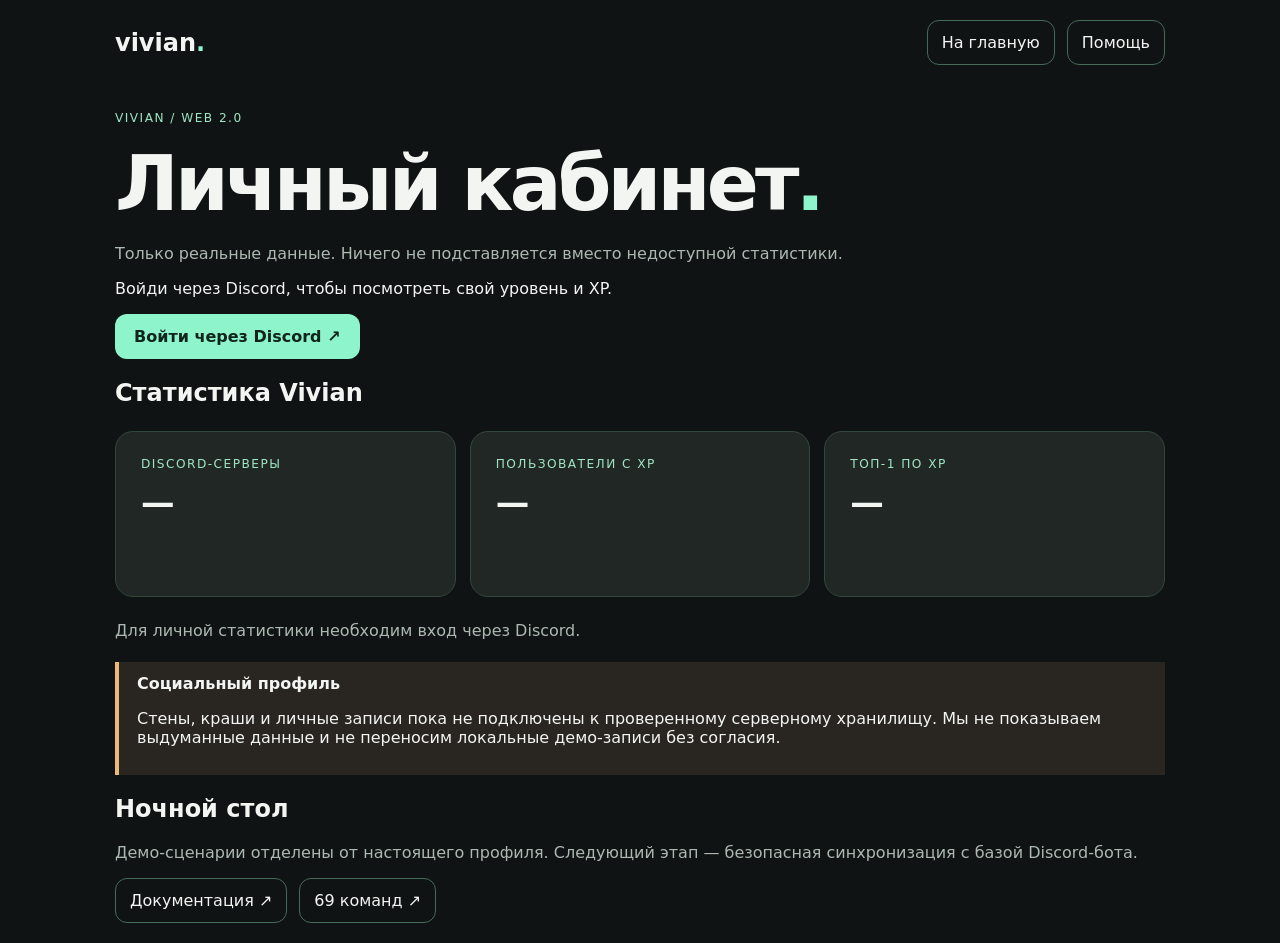
==== site/dashboard.html @ 9732f8fa "Add files via upload" ====
<!doctype html><html lang="ru"><head><meta charset="utf-8"><meta name="viewport" content="width=device-width,initial-scale=1"><meta name="theme-color" content="#101314"><title>Vivian — личный кабинет</title><meta name="robots" content="noindex,nofollow"><link rel="icon" href="vivian-avatar.png"><link rel="stylesheet" href="web2.css"></head><body><div class="dash-shell"><header class="dash-header"><a href="index.html" style="text-decoration:none;font-size:1.5rem;font-weight:800">vivian<span class="mark">.</span></a><nav class="dash-links"><a href="index.html">На главную</a><a href="docs.html">Помощь</a><a id="logout" href="/auth/logout" class="hidden">Выйти</a></nav></header><p class="eyebrow">VIVIAN / WEB 2.0</p><h1 class="dash-heading">Личный кабинет<span class="mark">.</span></h1><p class="muted">Только реальные данные. Ничего не подставляется вместо недоступной статистики.</p><div id="login"><p>Войди через Discord, чтобы посмотреть свой уровень и XP.</p><a class="btn" href="/auth/discord">Войти через Discord ↗</a></div><section id="user" class="hidden"><div class="profile dash-card"><img id="avatar" src="vivian-avatar.png" alt="Аватар Discord"><div><b id="username">—</b><p class="muted" id="userid">—</p></div></div><div class="dash-grid"><article class="dash-card"><div class="eyebrow">Мой уровень</div><div class="dash-number" id="level">—</div></article><article class="dash-card"><div class="eyebrow">Мой XP</div><div class="dash-number" id="xp">—</div></article><article class="dash-card"><div class="eyebrow">Моё место по XP</div><div class="dash-number" id="position">—</div></article></div></section><h2>Статистика Vivian</h2><div class="dash-grid"><article class="dash-card"><div class="eyebrow">Discord-серверы</div><div id="guilds" class="dash-number">—</div></article><article class="dash-card"><div class="eyebrow">Пользователи с XP</div><div id="profiles" class="dash-number">—</div></article><article class="dash-card"><div class="eyebrow">Топ-1 по XP</div><div id="top" class="dash-number">—</div></article></div><p id="info" class="muted" role="status">Загрузка...</p><div class="warning"><b>Социальный профиль</b><p>Стены, краши и личные записи пока не подключены к проверенному серверному хранилищу. Мы не показываем выдуманные данные и не переносим локальные демо-записи без согласия.</p></div><h2>Ночной стол</h2><p class="muted">Демо-сценарии отделены от настоящего профиля. Следующий этап — безопасная синхронизация с базой Discord-бота.</p><div class="dash-links"><a href="docs.html">Документация ↗</a><a href="index.html#commands">69 команд ↗</a></div></div><script defer src="dashboard.js"></script></body></html>
---- site/web2.css ----
body{background:#101314;color:#f2f5f2;font-family:Inter,system-ui,sans-serif;margin:0}a{color:inherit} .web2-float{position:fixed;bottom:16px;right:16px;z-index:100} .web2-float a,.btn{background:#8df4cb;color:#10251c;display:inline-block;padding:13px 19px;border-radius:12px;font-weight:750;text-decoration:none}.dash-shell{max-width:1050px;margin:0 auto;padding:20px}.dash-header{display:flex;gap:15px;align-items:center;justify-content:space-between;flex-wrap:wrap;margin-bottom:46px}.mark{color:#8df4cb}.dash-heading{font-size:clamp(2.5rem,7vw,4.8rem);letter-spacing:-.05em;margin:14px 0}.muted{color:#acb9b1}.dash-grid{display:grid;grid-template-columns:repeat(auto-fit,minmax(230px,1fr));gap:14px;margin:24px 0}.dash-card{background:#202724;border:1px solid #33483c;border-radius:18px;padding:25px;min-height:114px}.dash-number{font-weight:800;font-size:2.1rem;margin:12px 0}.eyebrow{font-size:.76rem;letter-spacing:.12em;color:#9fe5c4;text-transform:uppercase}.disconnected{color:#f3c07a}.dash-links{display:flex;flex-wrap:wrap;gap:12px}.dash-links a{padding:12px 14px;border:1px solid #456b57;border-radius:12px;text-decoration:none}.profile{display:flex;align-items:center;gap:16px}.profile img{width:68px;height:68px;border-radius:50%}.warning{border-left:4px solid #e9b976;padding:12px 18px;background:#292622;margin-top:22px}.hidden{display:none!important}@media(max-width:600px){.dash-shell{padding:14px}.dash-card{padding:18px}.web2-float{left:16px;right:16px;text-align:center}.web2-float a{display:block}}
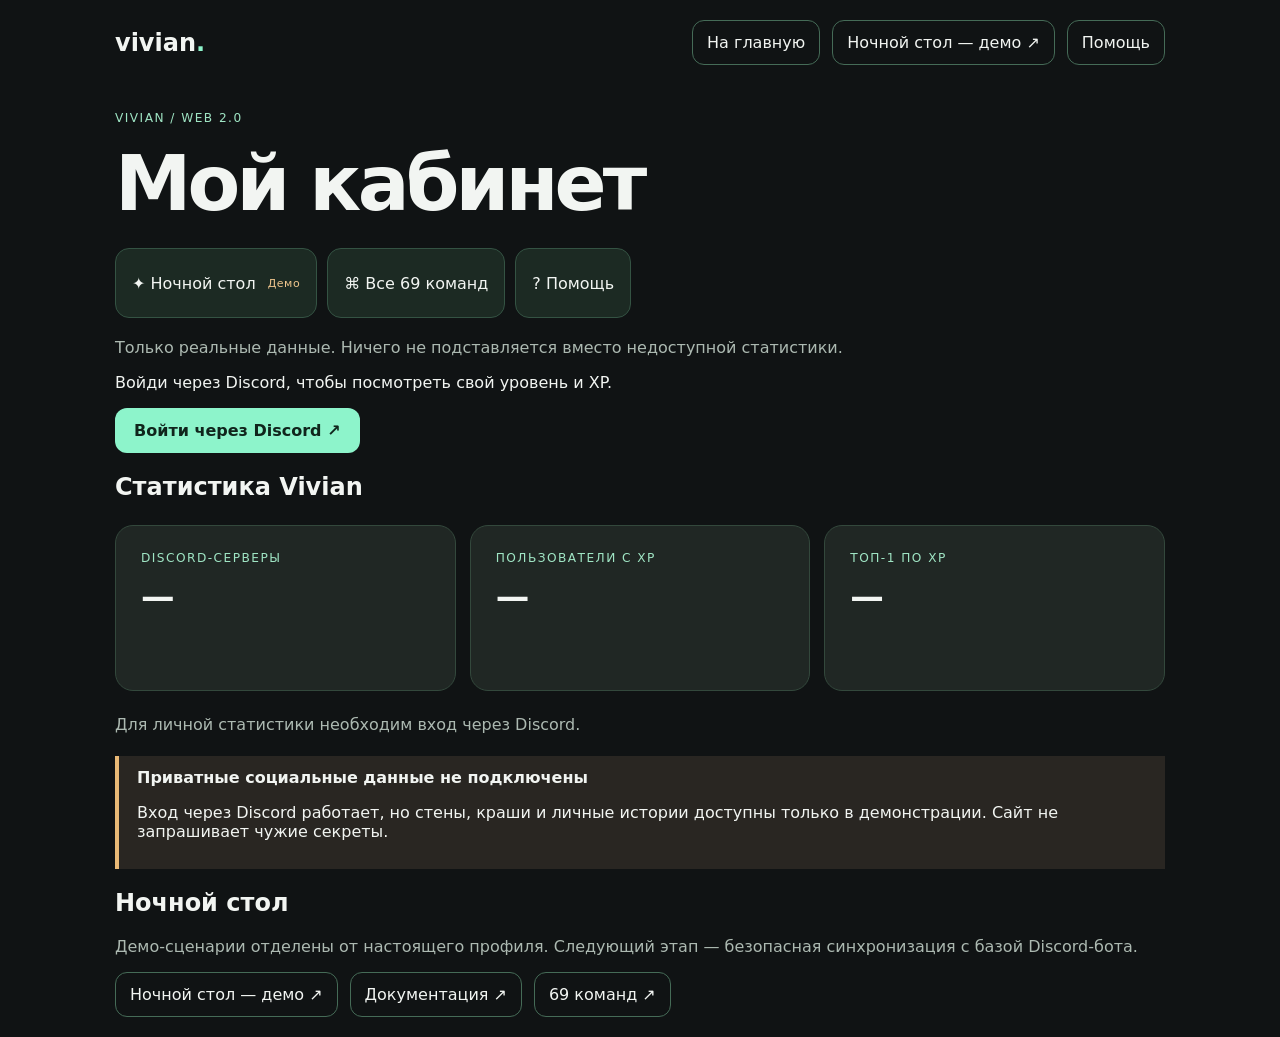
==== commit dc7a76b3: "Add files via upload" ====
--- a/site/dashboard.html
+++ b/site/dashboard.html
@@ -1 +1,2 @@
-<!doctype html><html lang="ru"><head><meta charset="utf-8"><meta name="viewport" content="width=device-width,initial-scale=1"><meta name="theme-color" content="#101314"><title>Vivian — личный кабинет</title><meta name="robots" content="noindex,nofollow"><link rel="icon" href="vivian-avatar.png"><link rel="stylesheet" href="web2.css"></head><body><div class="dash-shell"><header class="dash-header"><a href="index.html" style="text-decoration:none;font-size:1.5rem;font-weight:800">vivian<span class="mark">.</span></a><nav class="dash-links"><a href="index.html">На главную</a><a href="docs.html">Помощь</a><a id="logout" href="/auth/logout" class="hidden">Выйти</a></nav></header><p class="eyebrow">VIVIAN / WEB 2.0</p><h1 class="dash-heading">Личный кабинет<span class="mark">.</span></h1><p class="muted">Только реальные данные. Ничего не подставляется вместо недоступной статистики.</p><div id="login"><p>Войди через Discord, чтобы посмотреть свой уровень и XP.</p><a class="btn" href="/auth/discord">Войти через Discord ↗</a></div><section id="user" class="hidden"><div class="profile dash-card"><img id="avatar" src="vivian-avatar.png" alt="Аватар Discord"><div><b id="username">—</b><p class="muted" id="userid">—</p></div></div><div class="dash-grid"><article class="dash-card"><div class="eyebrow">Мой уровень</div><div class="dash-number" id="level">—</div></article><article class="dash-card"><div class="eyebrow">Мой XP</div><div class="dash-number" id="xp">—</div></article><article class="dash-card"><div class="eyebrow">Моё место по XP</div><div class="dash-number" id="position">—</div></article></div></section><h2>Статистика Vivian</h2><div class="dash-grid"><article class="dash-card"><div class="eyebrow">Discord-серверы</div><div id="guilds" class="dash-number">—</div></article><article class="dash-card"><div class="eyebrow">Пользователи с XP</div><div id="profiles" class="dash-number">—</div></article><article class="dash-card"><div class="eyebrow">Топ-1 по XP</div><div id="top" class="dash-number">—</div></article></div><p id="info" class="muted" role="status">Загрузка...</p><div class="warning"><b>Социальный профиль</b><p>Стены, краши и личные записи пока не подключены к проверенному серверному хранилищу. Мы не показываем выдуманные данные и не переносим локальные демо-записи без согласия.</p></div><h2>Ночной стол</h2><p class="muted">Демо-сценарии отделены от настоящего профиля. Следующий этап — безопасная синхронизация с базой Discord-бота.</p><div class="dash-links"><a href="docs.html">Документация ↗</a><a href="index.html#commands">69 команд ↗</a></div></div><script defer src="dashboard.js"></script></body></html>+<!DOCTYPE html>
+<html lang="ru"><head><meta charset="utf-8"/><meta content="width=device-width,initial-scale=1" name="viewport"/><meta content="#101314" name="theme-color"/><title>Vivian — личный кабинет</title><meta content="noindex,nofollow" name="robots"/><link href="vivian-avatar.png" rel="icon"/><link href="web2.css" rel="stylesheet"/><link rel="stylesheet" href="web2-ui.css"></head><body><div class="dash-shell"><header class="dash-header"><a href="index.html" style="text-decoration:none;font-size:1.5rem;font-weight:800">vivian<span class="mark">.</span></a><nav class="dash-links"><a href="index.html">На главную</a><a href="social.html">Ночной стол — демо ↗</a><a href="docs.html">Помощь</a><a class="hidden" href="/auth/logout" id="logout">Выйти</a></nav></header><p class="eyebrow">VIVIAN / WEB 2.0</p><h1 class="dash-heading">Мой кабинет</h1><div class="quicknav"><a href="social.html">✦ Ночной стол <span>Демо</span></a><a href="index.html#commands">⌘ Все 69 команд</a><a href="docs.html">? Помощь</a></div><p class="muted">Только реальные данные. Ничего не подставляется вместо недоступной статистики.</p><div id="login"><p>Войди через Discord, чтобы посмотреть свой уровень и XP.</p><a class="btn" href="/auth/discord">Войти через Discord ↗</a></div><section class="hidden" id="user"><div class="profile dash-card"><img alt="Аватар Discord" id="avatar" src="vivian-avatar.png"/><div><b id="username">—</b><p class="muted" id="userid">—</p></div></div><div class="dash-grid"><article class="dash-card"><div class="eyebrow">Мой уровень</div><div class="dash-number" id="level">—</div></article><article class="dash-card"><div class="eyebrow">Мой XP</div><div class="dash-number" id="xp">—</div></article><article class="dash-card"><div class="eyebrow">Моё место по XP</div><div class="dash-number" id="position">—</div></article></div><article class="dash-card progress-panel"><div class="eyebrow">Мой опыт</div><h2>Уровень <span id="progress-level">—</span></h2><p class="muted">Показатель XP из живой базы. Следующий порог зависит от формулы бота.</p><div aria-label="Накопленный опыт" class="xp-track" role="img"><div id="xp-fill"></div></div><small id="progress-caption">—</small></article></section><h2>Статистика Vivian</h2><div class="dash-grid"><article class="dash-card"><div class="eyebrow">Discord-серверы</div><div class="dash-number" id="guilds">—</div></article><article class="dash-card"><div class="eyebrow">Пользователи с XP</div><div class="dash-number" id="profiles">—</div></article><article class="dash-card"><div class="eyebrow">Топ-1 по XP</div><div class="dash-number" id="top">—</div></article></div><p class="muted" id="info" role="status">Загрузка...</p><div class="warning"><b>Приватные социальные данные не подключены</b><p>Вход через Discord работает, но стены, краши и личные истории доступны только в демонстрации. Сайт не запрашивает чужие секреты.</p></div><h2>Ночной стол</h2><p class="muted">Демо-сценарии отделены от настоящего профиля. Следующий этап — безопасная синхронизация с базой Discord-бота.</p><div class="dash-links"><a href="social.html">Ночной стол — демо ↗</a><a href="docs.html">Документация ↗</a><a href="index.html#commands">69 команд ↗</a></div></div><script defer="" src="dashboard.js"></script></body></html>
--- a/site/web2-ui.css
+++ b/site/web2-ui.css
@@ -0,0 +1,3 @@
+
+/* Vivian UI 2.2: touch and page enhancements */
+.web2-header-link{padding:10px 14px;border:1px solid #577968;border-radius:12px;text-decoration:none;font-weight:700}.quicknav{display:flex;gap:10px;flex-wrap:wrap;margin:20px 0}.quicknav a{display:flex;gap:12px;align-items:center;min-height:44px;padding:12px 16px;text-decoration:none;border-radius:14px;background:#1c2a23;border:1px solid #345343}.quicknav span{font-size:11px;letter-spacing:.05em;color:#efc58d}.progress-panel{margin:20px 0;min-height:auto}.progress-panel h2{margin-bottom:8px}.xp-track{height:10px;border-radius:12px;background:#35483c;overflow:hidden;margin:16px 0}.xp-track>div{height:100%;width:0;background:linear-gradient(90deg,#54b993,#acfad1);border-radius:12px}.command-pages{display:flex;justify-content:center;align-items:center;gap:18px;padding:22px 8px}.command-pages button,.social-tab{min-height:44px;cursor:pointer;border:1px solid #3d6151;border-radius:12px;background:#202e27;color:#edf9f0;padding:10px 16px}.command-pages button:disabled{opacity:.4;cursor:default}.social-layout{display:grid;grid-template-columns:240px minmax(0,1fr);gap:16px;margin:28px 0}.social-menu{display:flex;flex-direction:column;gap:9px}.social-tab{text-align:left}.social-tab.selected{background:#8df4cb;color:#092417;font-weight:800}.social-display{min-height:360px}.demo-indicator{display:inline-block;background:#322b23;border:1px solid #715c3d;border-radius:10px;padding:10px 14px;font-size:12px;color:#f7daa6}.demo-card{margin:24px 0;padding:24px;border-radius:15px;background:#131d19;border:1px solid #3f5d4b}.demo-card p{font-size:1.15rem}.demo-card small{color:#b5c8bd}.social-controls{display:flex;align-items:center;gap:18px;flex-wrap:wrap}.ghost-link{color:#9de4c6}.dash-brand{font-weight:850;font-size:1.5rem;text-decoration:none}.dash-links a,.btn,.command-pages button{min-height:44px;box-sizing:border-box}button:focus-visible,a:focus-visible{outline:3px solid #8df4cb;outline-offset:3px}@media(max-width:720px){.social-layout{grid-template-columns:1fr}.social-menu{display:flex;flex-flow:row wrap}.social-menu h2{width:100%}.social-tab{flex:1 1 110px;text-align:center}.dash-heading{font-size:clamp(2.3rem,10vw,3.5rem)}.dash-card{min-width:0}.dash-grid{grid-template-columns:repeat(auto-fit,minmax(min(100%,200px),1fr))}.dash-header{margin-bottom:24px}.web2-header-link{display:none}}
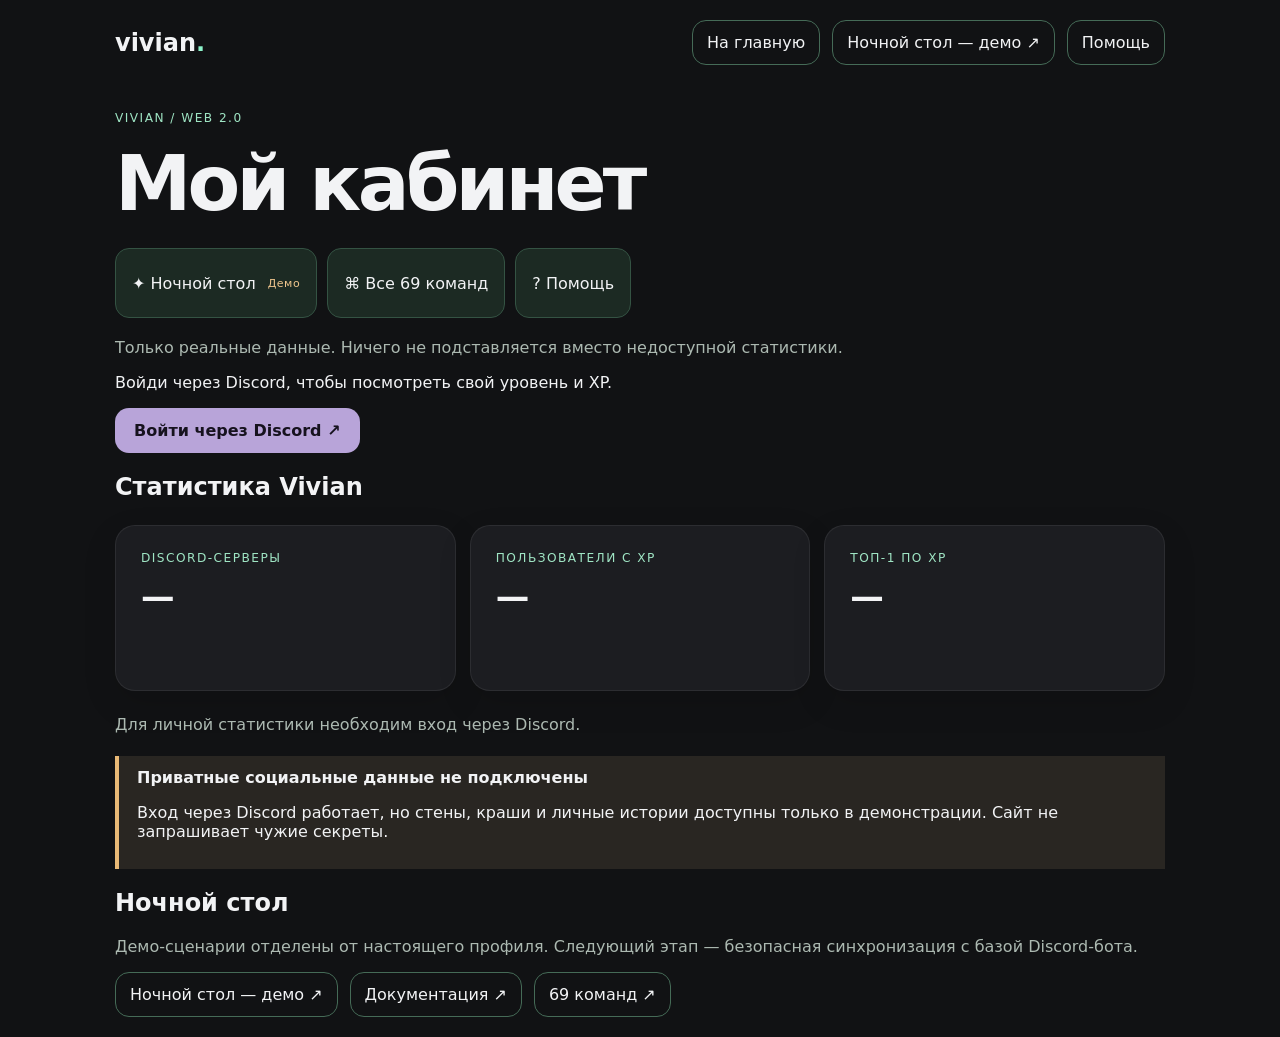
==== commit 0e2d7c5c: "Add files via upload" ====
--- a/site/dashboard.html
+++ b/site/dashboard.html
@@ -1,2 +1,2 @@
 <!DOCTYPE html>
-<html lang="ru"><head><meta charset="utf-8"/><meta content="width=device-width,initial-scale=1" name="viewport"/><meta content="#101314" name="theme-color"/><title>Vivian — личный кабинет</title><meta content="noindex,nofollow" name="robots"/><link href="vivian-avatar.png" rel="icon"/><link href="web2.css" rel="stylesheet"/><link rel="stylesheet" href="web2-ui.css"></head><body><div class="dash-shell"><header class="dash-header"><a href="index.html" style="text-decoration:none;font-size:1.5rem;font-weight:800">vivian<span class="mark">.</span></a><nav class="dash-links"><a href="index.html">На главную</a><a href="social.html">Ночной стол — демо ↗</a><a href="docs.html">Помощь</a><a class="hidden" href="/auth/logout" id="logout">Выйти</a></nav></header><p class="eyebrow">VIVIAN / WEB 2.0</p><h1 class="dash-heading">Мой кабинет</h1><div class="quicknav"><a href="social.html">✦ Ночной стол <span>Демо</span></a><a href="index.html#commands">⌘ Все 69 команд</a><a href="docs.html">? Помощь</a></div><p class="muted">Только реальные данные. Ничего не подставляется вместо недоступной статистики.</p><div id="login"><p>Войди через Discord, чтобы посмотреть свой уровень и XP.</p><a class="btn" href="/auth/discord">Войти через Discord ↗</a></div><section class="hidden" id="user"><div class="profile dash-card"><img alt="Аватар Discord" id="avatar" src="vivian-avatar.png"/><div><b id="username">—</b><p class="muted" id="userid">—</p></div></div><div class="dash-grid"><article class="dash-card"><div class="eyebrow">Мой уровень</div><div class="dash-number" id="level">—</div></article><article class="dash-card"><div class="eyebrow">Мой XP</div><div class="dash-number" id="xp">—</div></article><article class="dash-card"><div class="eyebrow">Моё место по XP</div><div class="dash-number" id="position">—</div></article></div><article class="dash-card progress-panel"><div class="eyebrow">Мой опыт</div><h2>Уровень <span id="progress-level">—</span></h2><p class="muted">Показатель XP из живой базы. Следующий порог зависит от формулы бота.</p><div aria-label="Накопленный опыт" class="xp-track" role="img"><div id="xp-fill"></div></div><small id="progress-caption">—</small></article></section><h2>Статистика Vivian</h2><div class="dash-grid"><article class="dash-card"><div class="eyebrow">Discord-серверы</div><div class="dash-number" id="guilds">—</div></article><article class="dash-card"><div class="eyebrow">Пользователи с XP</div><div class="dash-number" id="profiles">—</div></article><article class="dash-card"><div class="eyebrow">Топ-1 по XP</div><div class="dash-number" id="top">—</div></article></div><p class="muted" id="info" role="status">Загрузка...</p><div class="warning"><b>Приватные социальные данные не подключены</b><p>Вход через Discord работает, но стены, краши и личные истории доступны только в демонстрации. Сайт не запрашивает чужие секреты.</p></div><h2>Ночной стол</h2><p class="muted">Демо-сценарии отделены от настоящего профиля. Следующий этап — безопасная синхронизация с базой Discord-бота.</p><div class="dash-links"><a href="social.html">Ночной стол — демо ↗</a><a href="docs.html">Документация ↗</a><a href="index.html#commands">69 команд ↗</a></div></div><script defer="" src="dashboard.js"></script></body></html>+<html lang="ru"><head><meta charset="utf-8"/><meta content="width=device-width,initial-scale=1" name="viewport"/><meta content="#101314" name="theme-color"/><title>Vivian — личный кабинет</title><meta content="noindex,nofollow" name="robots"/><link href="vivian-avatar.png" rel="icon"/><link href="web2.css" rel="stylesheet"/><link rel="stylesheet" href="web2-ui.css"><link href="vivian-2.3.css" rel="stylesheet"/></head><body><div class="dash-shell"><header class="dash-header"><a href="index.html" style="text-decoration:none;font-size:1.5rem;font-weight:800">vivian<span class="mark">.</span></a><nav class="dash-links"><a href="index.html">На главную</a><a href="social.html">Ночной стол — демо ↗</a><a href="docs.html">Помощь</a><a class="hidden" href="/auth/logout" id="logout">Выйти</a></nav></header><p class="eyebrow">VIVIAN / WEB 2.0</p><h1 class="dash-heading">Мой кабинет</h1><div class="quicknav"><a href="social.html">✦ Ночной стол <span>Демо</span></a><a href="index.html#commands">⌘ Все 69 команд</a><a href="docs.html">? Помощь</a></div><p class="muted">Только реальные данные. Ничего не подставляется вместо недоступной статистики.</p><div id="login"><p>Войди через Discord, чтобы посмотреть свой уровень и XP.</p><a class="btn" href="/auth/discord">Войти через Discord ↗</a></div><section class="hidden" id="user"><div class="profile dash-card"><img alt="Аватар Discord" id="avatar" src="vivian-avatar.png"/><div><b id="username">—</b><p class="muted" id="userid">—</p></div></div><div class="dash-grid"><article class="dash-card"><div class="eyebrow">Мой уровень</div><div class="dash-number" id="level">—</div></article><article class="dash-card"><div class="eyebrow">Мой XP</div><div class="dash-number" id="xp">—</div></article><article class="dash-card"><div class="eyebrow">Моё место по XP</div><div class="dash-number" id="position">—</div></article></div><article class="dash-card progress-panel"><div class="eyebrow">Мой опыт</div><h2>Уровень <span id="progress-level">—</span></h2><p class="muted">Показатель XP из живой базы. Следующий порог зависит от формулы бота.</p><div aria-label="Накопленный опыт" class="xp-track" role="img"><div id="xp-fill"></div></div><small id="progress-caption">—</small></article></section><h2>Статистика Vivian</h2><div class="dash-grid"><article class="dash-card"><div class="eyebrow">Discord-серверы</div><div class="dash-number" id="guilds">—</div></article><article class="dash-card"><div class="eyebrow">Пользователи с XP</div><div class="dash-number" id="profiles">—</div></article><article class="dash-card"><div class="eyebrow">Топ-1 по XP</div><div class="dash-number" id="top">—</div></article></div><p class="muted" id="info" role="status">Загрузка...</p><div class="warning"><b>Приватные социальные данные не подключены</b><p>Вход через Discord работает, но стены, краши и личные истории доступны только в демонстрации. Сайт не запрашивает чужие секреты.</p></div><h2>Ночной стол</h2><p class="muted">Демо-сценарии отделены от настоящего профиля. Следующий этап — безопасная синхронизация с базой Discord-бота.</p><div class="dash-links"><a href="social.html">Ночной стол — демо ↗</a><a href="docs.html">Документация ↗</a><a href="index.html#commands">69 команд ↗</a></div></div><script defer="" src="dashboard.js"></script><script defer src="vivian-cursor.js"></script></body></html>
--- a/site/web2.css
+++ b/site/web2.css
@@ -1 +1,3 @@
-body{background:#101314;color:#f2f5f2;font-family:Inter,system-ui,sans-serif;margin:0}a{color:inherit} .web2-float{position:fixed;bottom:16px;right:16px;z-index:100} .web2-float a,.btn{background:#8df4cb;color:#10251c;display:inline-block;padding:13px 19px;border-radius:12px;font-weight:750;text-decoration:none}.dash-shell{max-width:1050px;margin:0 auto;padding:20px}.dash-header{display:flex;gap:15px;align-items:center;justify-content:space-between;flex-wrap:wrap;margin-bottom:46px}.mark{color:#8df4cb}.dash-heading{font-size:clamp(2.5rem,7vw,4.8rem);letter-spacing:-.05em;margin:14px 0}.muted{color:#acb9b1}.dash-grid{display:grid;grid-template-columns:repeat(auto-fit,minmax(230px,1fr));gap:14px;margin:24px 0}.dash-card{background:#202724;border:1px solid #33483c;border-radius:18px;padding:25px;min-height:114px}.dash-number{font-weight:800;font-size:2.1rem;margin:12px 0}.eyebrow{font-size:.76rem;letter-spacing:.12em;color:#9fe5c4;text-transform:uppercase}.disconnected{color:#f3c07a}.dash-links{display:flex;flex-wrap:wrap;gap:12px}.dash-links a{padding:12px 14px;border:1px solid #456b57;border-radius:12px;text-decoration:none}.profile{display:flex;align-items:center;gap:16px}.profile img{width:68px;height:68px;border-radius:50%}.warning{border-left:4px solid #e9b976;padding:12px 18px;background:#292622;margin-top:22px}.hidden{display:none!important}@media(max-width:600px){.dash-shell{padding:14px}.dash-card{padding:18px}.web2-float{left:16px;right:16px;text-align:center}.web2-float a{display:block}}+body{background:#101314;color:#f2f5f2;font-family:Inter,system-ui,sans-serif;margin:0}a{color:inherit} .web2-float{position:fixed;bottom:16px;right:16px;z-index:100} .web2-float a,.btn{background:#8df4cb;color:#10251c;display:inline-block;padding:13px 19px;border-radius:12px;font-weight:750;text-decoration:none}.dash-shell{max-width:1050px;margin:0 auto;padding:20px}.dash-header{display:flex;gap:15px;align-items:center;justify-content:space-between;flex-wrap:wrap;margin-bottom:46px}.mark{color:#8df4cb}.dash-heading{font-size:clamp(2.5rem,7vw,4.8rem);letter-spacing:-.05em;margin:14px 0}.muted{color:#acb9b1}.dash-grid{display:grid;grid-template-columns:repeat(auto-fit,minmax(230px,1fr));gap:14px;margin:24px 0}.dash-card{background:#202724;border:1px solid #33483c;border-radius:18px;padding:25px;min-height:114px}.dash-number{font-weight:800;font-size:2.1rem;margin:12px 0}.eyebrow{font-size:.76rem;letter-spacing:.12em;color:#9fe5c4;text-transform:uppercase}.disconnected{color:#f3c07a}.dash-links{display:flex;flex-wrap:wrap;gap:12px}.dash-links a{padding:12px 14px;border:1px solid #456b57;border-radius:12px;text-decoration:none}.profile{display:flex;align-items:center;gap:16px}.profile img{width:68px;height:68px;border-radius:50%}.warning{border-left:4px solid #e9b976;padding:12px 18px;background:#292622;margin-top:22px}.hidden{display:none!important}@media(max-width:600px){.dash-shell{padding:14px}.dash-card{padding:18px}.web2-float{left:16px;right:16px;text-align:center}.web2-float a{display:block}}
+/* Live music controls */
+.wm-label{display:block;margin:16px 0 5px;color:#bbb;font-size:13px}.wm-input{width:100%;box-sizing:border-box;background:#171515;border:1px solid #50434e;border-radius:9px;padding:12px;color:#fff;margin:4px 0;font-size:15px}.wm-controls{display:flex;gap:8px;flex-wrap:wrap;margin-top:14px}.wm-controls button{background:#c4b0ce;color:#16121a;border:0;padding:12px;border-radius:9px;font-weight:700;cursor:pointer;min-height:44px}.wm-controls button:focus-visible,.wm-input:focus-visible{outline:2px solid #81edc8;outline-offset:2px}#wm-result{font-size:13px;min-height:20px;margin:12px 0}
--- a/site/vivian-2.3.css
+++ b/site/vivian-2.3.css
@@ -0,0 +1,26 @@
+/* Vivian Web 2.3 — visual-only overrides. Original avatar and functionality preserved. */
+:root{--bg:#111214;--panel:#1e1f22;--surface:#1b1c20;--ink:#f2f3f5;--muted:#b5bac1;--accent:#b8a4d9;--accent-hover:#d0bee9;--line:#303136;--thin:rgba(255,255,255,.07);--accent-rgb:184,164,217;--bg-rgb:17,18,20;color-scheme:dark}
+html{scroll-padding-top:84px}body{background:var(--bg)!important;color:var(--ink)}
+.header{background:rgba(13,14,16,.94)!important;border-bottom:1px solid var(--thin)!important;box-shadow:0 4px 30px rgba(0,0,0,.12)}
+.header-inner{gap:21px}.header .nav{gap:clamp(10px,1.25vw,22px)}.nav a,.subtle-link{color:#c5c5ce}.nav a:hover,.subtle-link:hover{color:#fff}.header-right{gap:12px}
+.header .brand .mark,.footer .brand .mark{border:0!important;background:transparent!important;transform:none!important;border-radius:50%!important;overflow:hidden!important}
+.header .brand .mark img,.footer .brand .mark img{width:100%;height:100%;object-fit:cover;border-radius:50%!important;transform:none!important}
+.primary-btn,.small-cta,.plain-btn,.web2-header-link,.weather-trigger,.wm-controls button,.extra-action,.dash-links a,.btn,.category-tabs button,.preview-presets>button,.preset-buttons button,.quick-commands button,.dialog-close,.image-expand{border-radius:14px!important;transition:background-color .2s ease,color .2s ease,border-color .2s ease,transform .2s ease,box-shadow .2s ease}
+.primary-btn,.btn,.web2-float a{background:var(--accent)!important;color:#16121e!important;box-shadow:none!important}.primary-btn:hover,.btn:hover,.web2-float a:hover{background:var(--accent-hover)!important;transform:translateY(-2px)}
+.small-cta,.web2-header-link,.weather-trigger{background:#202126!important;border:1px solid rgba(255,255,255,.11)!important;color:#eeeaf4!important}.small-cta:hover,.web2-header-link:hover,.weather-trigger:hover{background:#2b2b32!important;border-color:rgba(184,164,217,.45)!important}
+.language-switch{background:#222328!important;border-color:#36373d!important;border-radius:999px!important}.language-switch button{border-radius:999px!important}.language-thumb{border-radius:999px!important}
+.weather-panel,.mobile-nav>div,.command-browser,.console,.extra-card,.chat-shell,.compare-widget,.preview-compare,.dash-card,.team-badge,.scenario-box,.image-dialog,.feature-table,.terminal-form,.preview-presets,.command-search,.rank-preview,.music-preview,.wm-input{border-color:var(--thin)!important}
+.chat-shell,.command-browser,.console,.extra-card,.compare-widget,.preview-compare,.dash-card,.image-dialog{border-radius:20px!important;box-shadow:0 12px 34px rgba(0,0,0,.12)!important;overflow:hidden}
+.extra-card,.command-browser,.console,.dash-card,.chat-shell{background:#1c1d21!important}
+.chat-top,.console-head,.chat-footer,.terminal-form,.scenario-box,.command-item summary:hover,.quick-commands button,.weather-panel,.mobile-nav>div{background:#24252a!important}
+.work-section,.compare-section{background:#151619!important}.footer{background:#121316!important}.preview-compare,.compare-widget{background:#1a1b20!important}
+.command-item,.command-search,.category-tabs,.chat-top,.console-head{border-color:var(--thin)!important}.category-tabs button.active{background:rgba(184,164,217,.17)!important;color:#e6d8ff!important}.category-tabs button:hover{background:#292a30!important}
+.command-search input,.wm-input,.terminal-form input{color:var(--ink)!important}.wm-input{background:#131417!important;border-radius:12px!important}.wm-controls button{background:#b8a4d9!important;color:#16121e!important;min-height:44px}.wm-controls button:hover{background:#d0bee9!important;transform:translateY(-1px)}
+.team-avatar,.team-initial,.album-art,.rank-preview,.mobile-nav>div,.weather-panel{border-radius:16px!important}
+.feat-arrow{display:none!important}.feature-row{grid-template-columns:90px minmax(220px,1fr) 1fr!important}.feature-row:hover{background:rgba(255,255,255,.025)!important;border-radius:12px}
+.web2-float a{border-radius:16px!important}.nav a:focus-visible,a:focus-visible,button:focus-visible,input:focus-visible,summary:focus-visible{outline:2px solid #c5b3ea!important;outline-offset:3px}
+/* Optional desktop-only square pointer; it never suppresses keyboard focus or text editing cursors */
+@media (pointer:fine) and (hover:hover){body.vivian-cursor-active,body.vivian-cursor-active a,body.vivian-cursor-active button,body.vivian-cursor-active summary{cursor:none!important}body.vivian-cursor-active input,body.vivian-cursor-active textarea,body.vivian-cursor-active [contenteditable]{cursor:text!important}}
+.vivian-pointer{position:fixed;left:0;top:0;width:16px;height:16px;pointer-events:none;z-index:2147483646;border:1.5px solid #b8a4d9;border-radius:3px;transform:translate3d(-100px,-100px,0) translate(-50%,-50%);will-change:transform,width,height,border-radius;transition:width .2s,border-radius .2s,height .2s,background .2s,opacity .2s;opacity:0;background:rgba(184,164,217,.06)}.vivian-pointer.is-visible{opacity:1}.vivian-pointer.is-hover{width:40px;height:40px;border-radius:10px;background:rgba(184,164,217,.15)}.vivian-pointer.is-press{width:11px;height:11px}
+@media(max-width:750px){.feature-row{grid-template-columns:38px 1fr!important}.header-right{gap:9px}.header .small-cta{display:none}.web2-header-link{display:none!important}}
+@media(prefers-reduced-motion:reduce){*,*::before,*::after{scroll-behavior:auto!important;animation-duration:.001ms!important;transition-duration:.001ms!important}.vivian-pointer{display:none!important}}
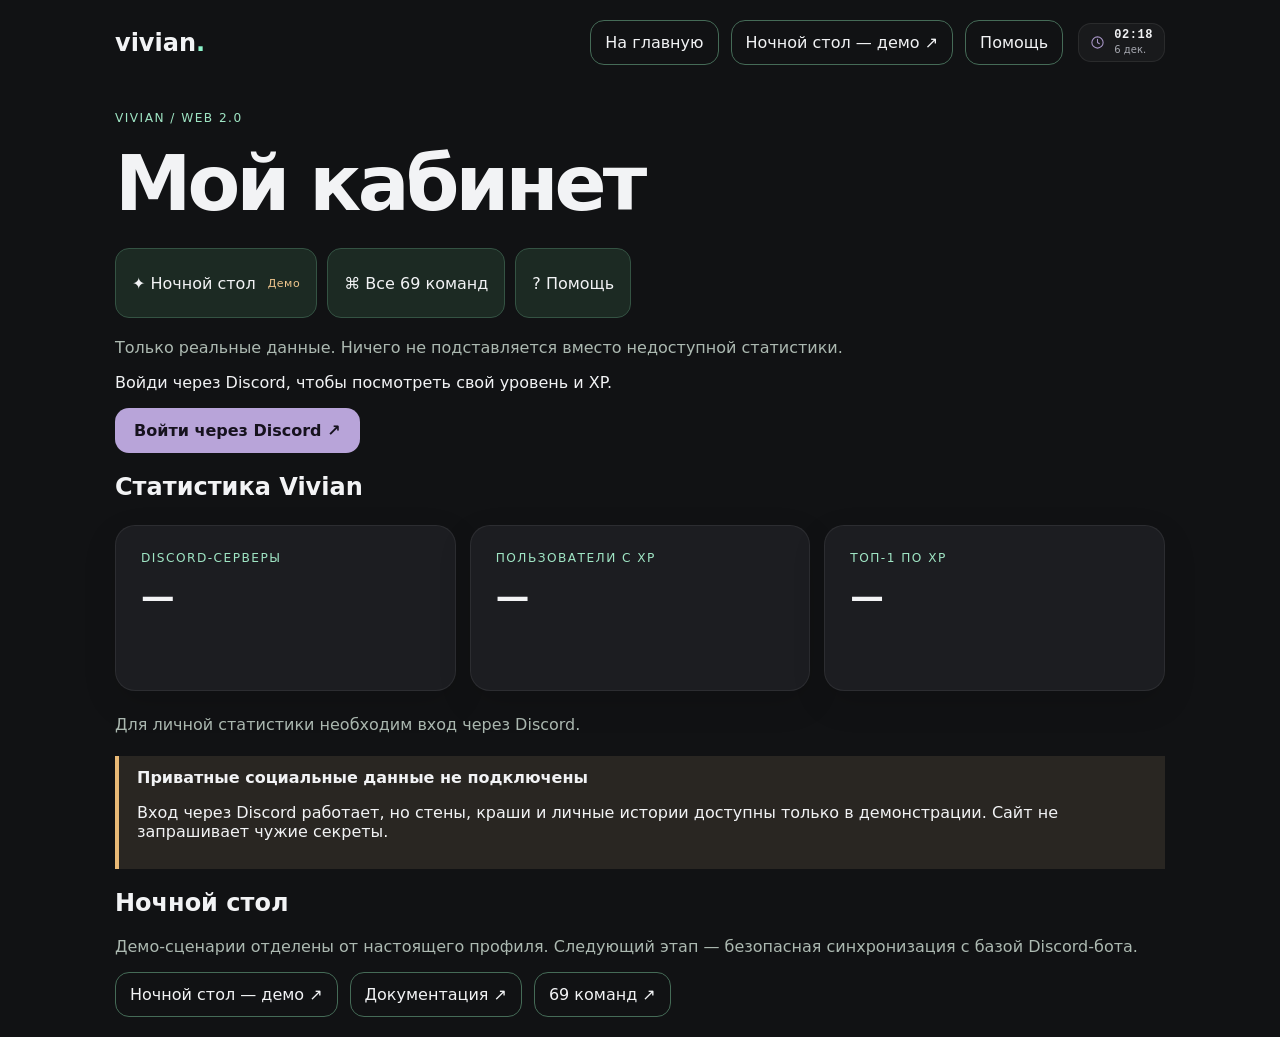
==== commit 6a213ba7: "Add files via upload" ====
--- a/site/dashboard.html
+++ b/site/dashboard.html
@@ -1,2 +1,2 @@
 <!DOCTYPE html>
-<html lang="ru"><head><meta charset="utf-8"/><meta content="width=device-width,initial-scale=1" name="viewport"/><meta content="#101314" name="theme-color"/><title>Vivian — личный кабинет</title><meta content="noindex,nofollow" name="robots"/><link href="vivian-avatar.png" rel="icon"/><link href="web2.css" rel="stylesheet"/><link rel="stylesheet" href="web2-ui.css"><link href="vivian-2.3.css" rel="stylesheet"/></head><body><div class="dash-shell"><header class="dash-header"><a href="index.html" style="text-decoration:none;font-size:1.5rem;font-weight:800">vivian<span class="mark">.</span></a><nav class="dash-links"><a href="index.html">На главную</a><a href="social.html">Ночной стол — демо ↗</a><a href="docs.html">Помощь</a><a class="hidden" href="/auth/logout" id="logout">Выйти</a></nav></header><p class="eyebrow">VIVIAN / WEB 2.0</p><h1 class="dash-heading">Мой кабинет</h1><div class="quicknav"><a href="social.html">✦ Ночной стол <span>Демо</span></a><a href="index.html#commands">⌘ Все 69 команд</a><a href="docs.html">? Помощь</a></div><p class="muted">Только реальные данные. Ничего не подставляется вместо недоступной статистики.</p><div id="login"><p>Войди через Discord, чтобы посмотреть свой уровень и XP.</p><a class="btn" href="/auth/discord">Войти через Discord ↗</a></div><section class="hidden" id="user"><div class="profile dash-card"><img alt="Аватар Discord" id="avatar" src="vivian-avatar.png"/><div><b id="username">—</b><p class="muted" id="userid">—</p></div></div><div class="dash-grid"><article class="dash-card"><div class="eyebrow">Мой уровень</div><div class="dash-number" id="level">—</div></article><article class="dash-card"><div class="eyebrow">Мой XP</div><div class="dash-number" id="xp">—</div></article><article class="dash-card"><div class="eyebrow">Моё место по XP</div><div class="dash-number" id="position">—</div></article></div><article class="dash-card progress-panel"><div class="eyebrow">Мой опыт</div><h2>Уровень <span id="progress-level">—</span></h2><p class="muted">Показатель XP из живой базы. Следующий порог зависит от формулы бота.</p><div aria-label="Накопленный опыт" class="xp-track" role="img"><div id="xp-fill"></div></div><small id="progress-caption">—</small></article></section><h2>Статистика Vivian</h2><div class="dash-grid"><article class="dash-card"><div class="eyebrow">Discord-серверы</div><div class="dash-number" id="guilds">—</div></article><article class="dash-card"><div class="eyebrow">Пользователи с XP</div><div class="dash-number" id="profiles">—</div></article><article class="dash-card"><div class="eyebrow">Топ-1 по XP</div><div class="dash-number" id="top">—</div></article></div><p class="muted" id="info" role="status">Загрузка...</p><div class="warning"><b>Приватные социальные данные не подключены</b><p>Вход через Discord работает, но стены, краши и личные истории доступны только в демонстрации. Сайт не запрашивает чужие секреты.</p></div><h2>Ночной стол</h2><p class="muted">Демо-сценарии отделены от настоящего профиля. Следующий этап — безопасная синхронизация с базой Discord-бота.</p><div class="dash-links"><a href="social.html">Ночной стол — демо ↗</a><a href="docs.html">Документация ↗</a><a href="index.html#commands">69 команд ↗</a></div></div><script defer="" src="dashboard.js"></script><script defer src="vivian-cursor.js"></script></body></html>+<html lang="ru"><head><meta charset="utf-8"/><meta content="width=device-width,initial-scale=1" name="viewport"/><meta content="#101314" name="theme-color"/><title>Vivian — личный кабинет</title><meta content="noindex,nofollow" name="robots"/><link href="vivian-avatar.png" rel="icon"/><link href="web2.css" rel="stylesheet"/><link rel="stylesheet" href="web2-ui.css"><link href="vivian-2.3.css?v=2.5" rel="stylesheet"/><link rel="stylesheet" href="site-clock.css?v=2.6"/></head><body><div class="dash-shell"><header class="dash-header"><a href="index.html" style="text-decoration:none;font-size:1.5rem;font-weight:800">vivian<span class="mark">.</span></a><div class="dash-header-tools"><nav class="dash-links"><a href="index.html">На главную</a><a href="social.html">Ночной стол — демо ↗</a><a href="docs.html">Помощь</a><a class="hidden" href="/auth/logout" id="logout">Выйти</a></nav><div class="site-time-pill site-clock" aria-label="Локальные дата и время" title="Время по настройкам устройства"><svg class="site-clock-icon" xmlns="http://www.w3.org/2000/svg" width="15" height="15" viewBox="0 0 24 24" fill="none" stroke="currentColor" stroke-width="1.7" stroke-linecap="round" stroke-linejoin="round" aria-hidden="true"><circle cx="12" cy="12" r="9"/><path d="M12 7v5l3 2"/></svg><span class="site-clock-text"><time class="site-time-value" data-site-time>--:--</time><span class="site-time-date" data-site-date>—</span></span></div></div></header><p class="eyebrow">VIVIAN / WEB 2.0</p><h1 class="dash-heading">Мой кабинет</h1><div class="quicknav"><a href="social.html">✦ Ночной стол <span>Демо</span></a><a href="index.html#commands">⌘ Все 69 команд</a><a href="docs.html">? Помощь</a></div><p class="muted">Только реальные данные. Ничего не подставляется вместо недоступной статистики.</p><div id="login"><p>Войди через Discord, чтобы посмотреть свой уровень и XP.</p><a class="btn" href="/auth/discord">Войти через Discord ↗</a></div><section class="hidden" id="user"><div class="profile dash-card"><img alt="Аватар Discord" id="avatar" src="vivian-avatar.png"/><div><b id="username">—</b><p class="muted" id="userid">—</p></div></div><div class="dash-grid"><article class="dash-card"><div class="eyebrow">Мой уровень</div><div class="dash-number" id="level">—</div></article><article class="dash-card"><div class="eyebrow">Мой XP</div><div class="dash-number" id="xp">—</div></article><article class="dash-card"><div class="eyebrow">Моё место по XP</div><div class="dash-number" id="position">—</div></article></div><article class="dash-card progress-panel"><div class="eyebrow">Мой опыт</div><h2>Уровень <span id="progress-level">—</span></h2><p class="muted">Показатель XP из живой базы. Следующий порог зависит от формулы бота.</p><div aria-label="Накопленный опыт" class="xp-track" role="img"><div id="xp-fill"></div></div><small id="progress-caption">—</small></article></section><h2>Статистика Vivian</h2><div class="dash-grid"><article class="dash-card"><div class="eyebrow">Discord-серверы</div><div class="dash-number" id="guilds">—</div></article><article class="dash-card"><div class="eyebrow">Пользователи с XP</div><div class="dash-number" id="profiles">—</div></article><article class="dash-card"><div class="eyebrow">Топ-1 по XP</div><div class="dash-number" id="top">—</div></article></div><p class="muted" id="info" role="status">Загрузка...</p><div class="warning"><b>Приватные социальные данные не подключены</b><p>Вход через Discord работает, но стены, краши и личные истории доступны только в демонстрации. Сайт не запрашивает чужие секреты.</p></div><h2>Ночной стол</h2><p class="muted">Демо-сценарии отделены от настоящего профиля. Следующий этап — безопасная синхронизация с базой Discord-бота.</p><div class="dash-links"><a href="social.html">Ночной стол — демо ↗</a><a href="docs.html">Документация ↗</a><a href="index.html#commands">69 команд ↗</a></div></div><script defer="" src="dashboard.js"></script><script defer src="vivian-cursor.js?v=2.5"></script><script defer src="vivian-motion.js?v=2.5"></script><script defer src="site-time.js?v=2.6"></script></body></html>
--- a/site/web2.css
+++ b/site/web2.css
@@ -1,3 +1,4 @@
 body{background:#101314;color:#f2f5f2;font-family:Inter,system-ui,sans-serif;margin:0}a{color:inherit} .web2-float{position:fixed;bottom:16px;right:16px;z-index:100} .web2-float a,.btn{background:#8df4cb;color:#10251c;display:inline-block;padding:13px 19px;border-radius:12px;font-weight:750;text-decoration:none}.dash-shell{max-width:1050px;margin:0 auto;padding:20px}.dash-header{display:flex;gap:15px;align-items:center;justify-content:space-between;flex-wrap:wrap;margin-bottom:46px}.mark{color:#8df4cb}.dash-heading{font-size:clamp(2.5rem,7vw,4.8rem);letter-spacing:-.05em;margin:14px 0}.muted{color:#acb9b1}.dash-grid{display:grid;grid-template-columns:repeat(auto-fit,minmax(230px,1fr));gap:14px;margin:24px 0}.dash-card{background:#202724;border:1px solid #33483c;border-radius:18px;padding:25px;min-height:114px}.dash-number{font-weight:800;font-size:2.1rem;margin:12px 0}.eyebrow{font-size:.76rem;letter-spacing:.12em;color:#9fe5c4;text-transform:uppercase}.disconnected{color:#f3c07a}.dash-links{display:flex;flex-wrap:wrap;gap:12px}.dash-links a{padding:12px 14px;border:1px solid #456b57;border-radius:12px;text-decoration:none}.profile{display:flex;align-items:center;gap:16px}.profile img{width:68px;height:68px;border-radius:50%}.warning{border-left:4px solid #e9b976;padding:12px 18px;background:#292622;margin-top:22px}.hidden{display:none!important}@media(max-width:600px){.dash-shell{padding:14px}.dash-card{padding:18px}.web2-float{left:16px;right:16px;text-align:center}.web2-float a{display:block}}
 /* Live music controls */
-.wm-label{display:block;margin:16px 0 5px;color:#bbb;font-size:13px}.wm-input{width:100%;box-sizing:border-box;background:#171515;border:1px solid #50434e;border-radius:9px;padding:12px;color:#fff;margin:4px 0;font-size:15px}.wm-controls{display:flex;gap:8px;flex-wrap:wrap;margin-top:14px}.wm-controls button{background:#c4b0ce;color:#16121a;border:0;padding:12px;border-radius:9px;font-weight:700;cursor:pointer;min-height:44px}.wm-controls button:focus-visible,.wm-input:focus-visible{outline:2px solid #81edc8;outline-offset:2px}#wm-result{font-size:13px;min-height:20px;margin:12px 0}+.wm-label{display:block;margin:16px 0 5px;color:#bbb;font-size:13px}.wm-input{width:100%;box-sizing:border-box;background:#171515;border:1px solid #50434e;border-radius:9px;padding:12px;color:#fff;margin:4px 0;font-size:15px}.wm-controls{display:flex;gap:8px;flex-wrap:wrap;margin-top:14px}.wm-controls button{background:#c4b0ce;color:#16121a;border:0;padding:12px;border-radius:9px;font-weight:700;cursor:pointer;min-height:44px}.wm-controls button:focus-visible,.wm-input:focus-visible{outline:2px solid #81edc8;outline-offset:2px}#wm-result{font-size:13px;min-height:20px;margin:12px 0}
+.dash-header-tools{display:flex;align-items:center;gap:12px;flex-wrap:wrap;justify-content:flex-end}.site-time-dash{border-color:#345343;background:rgba(141,244,203,.06);color:#9fe5c4}.site-time-dash .site-time-value{color:#f2f5f2}.profile img{object-fit:cover} @media(max-width:720px){.dash-header-tools{width:100%;justify-content:space-between}.site-time-dash{order:-1}} @media(max-width:520px){.site-time-dash{display:none}}
--- a/site/vivian-2.3.css
+++ b/site/vivian-2.3.css
@@ -24,3 +24,20 @@
 .vivian-pointer{position:fixed;left:0;top:0;width:16px;height:16px;pointer-events:none;z-index:2147483646;border:1.5px solid #b8a4d9;border-radius:3px;transform:translate3d(-100px,-100px,0) translate(-50%,-50%);will-change:transform,width,height,border-radius;transition:width .2s,border-radius .2s,height .2s,background .2s,opacity .2s;opacity:0;background:rgba(184,164,217,.06)}.vivian-pointer.is-visible{opacity:1}.vivian-pointer.is-hover{width:40px;height:40px;border-radius:10px;background:rgba(184,164,217,.15)}.vivian-pointer.is-press{width:11px;height:11px}
 @media(max-width:750px){.feature-row{grid-template-columns:38px 1fr!important}.header-right{gap:9px}.header .small-cta{display:none}.web2-header-link{display:none!important}}
 @media(prefers-reduced-motion:reduce){*,*::before,*::after{scroll-behavior:auto!important;animation-duration:.001ms!important;transition-duration:.001ms!important}.vivian-pointer{display:none!important}}
+
+/* Vivian 2.4 — responsive cursor, richer weather, motion polish */
+.vivian-pointer { border-width: 2px; box-shadow:0 0 10px rgba(184,164,217,.15); transition:width .14s ease,height .14s ease,border-radius .14s ease,background .14s ease,opacity .12s ease; }
+.vivian-pointer.is-hover { box-shadow:0 0 18px rgba(184,164,217,.23); }
+@media (prefers-reduced-motion:no-preference) {
+  .vivian-reveal-on { animation:vivian-reveal .62s cubic-bezier(.21,.85,.26,1) both; animation-delay:var(--vivian-motion-delay,0ms); }
+  @keyframes vivian-reveal { from {opacity:.30;transform:translate3d(0,20px,0)} to {opacity:1;transform:translate3d(0,0,0)} }
+  .extra-card,.dash-card,.music-preview,.command-browser,.feature-row,.team-badge,.scenario-box,.preview-compare { transition:transform .28s cubic-bezier(.2,.8,.2,1),box-shadow .28s ease,border-color .2s ease,background-color .2s ease; }
+  .extra-card:hover,.dash-card:hover,.music-preview:hover,.team-badge:hover { transform:translateY(-4px);box-shadow:0 16px 44px rgba(0,0,0,.27)!important;border-color:rgba(184,164,217,.25)!important; }
+  .feature-row:hover { transform:translateX(4px); }
+  .header .nav a,.nav a { transition:color .18s ease,opacity .18s ease; }
+  .primary-btn:active,.small-cta:active,.btn:active,.wm-controls button:active { transform:scale(.97)!important; }
+  .primary-btn:hover,.small-cta:hover,.btn:hover { box-shadow:0 9px 22px rgba(184,164,217,.15)!important; }
+}
+@media (prefers-reduced-motion:reduce) {
+  .vivian-reveal-on { animation:none!important; }
+}
--- a/site/site-clock.css
+++ b/site/site-clock.css
@@ -0,0 +1,11 @@
+/* Vivian Web 2.6 – quiet clock, Discord Dark */
+.site-clock{display:inline-flex;align-items:center;gap:9px!important;min-height:39px;padding:5px 11px!important;border-radius:13px!important;background:rgba(255,255,255,.035)!important;border:1px solid rgba(255,255,255,.075)!important;color:#b8a4d9!important;flex-shrink:0;box-sizing:border-box;user-select:none;}
+.site-clock-icon{width:15px;height:15px;flex-shrink:0;opacity:.9;}
+.site-clock-text{display:flex;flex-direction:column;gap:1px;line-height:1.1;text-align:left;}
+.site-clock .site-time-value{font:600 12px/1.1 ui-monospace,SFMono-Regular,Consolas,monospace;letter-spacing:.045em;color:#f2f3f5!important;}
+.site-clock .site-time-date{font:500 10px/1.2 system-ui,sans-serif;color:#a6a8b0;text-transform:none;letter-spacing:0;}
+.dash-header .site-clock{margin-left:3px;}
+.docs-topbar .site-clock{margin-left:auto;}
+@media(max-width:1100px){.header-right .site-clock{display:none!important;}}
+@media(max-width:520px){.dash-header .site-clock{display:none!important;}}
+@media(prefers-reduced-motion:reduce){.site-clock{transition:none!important;}}
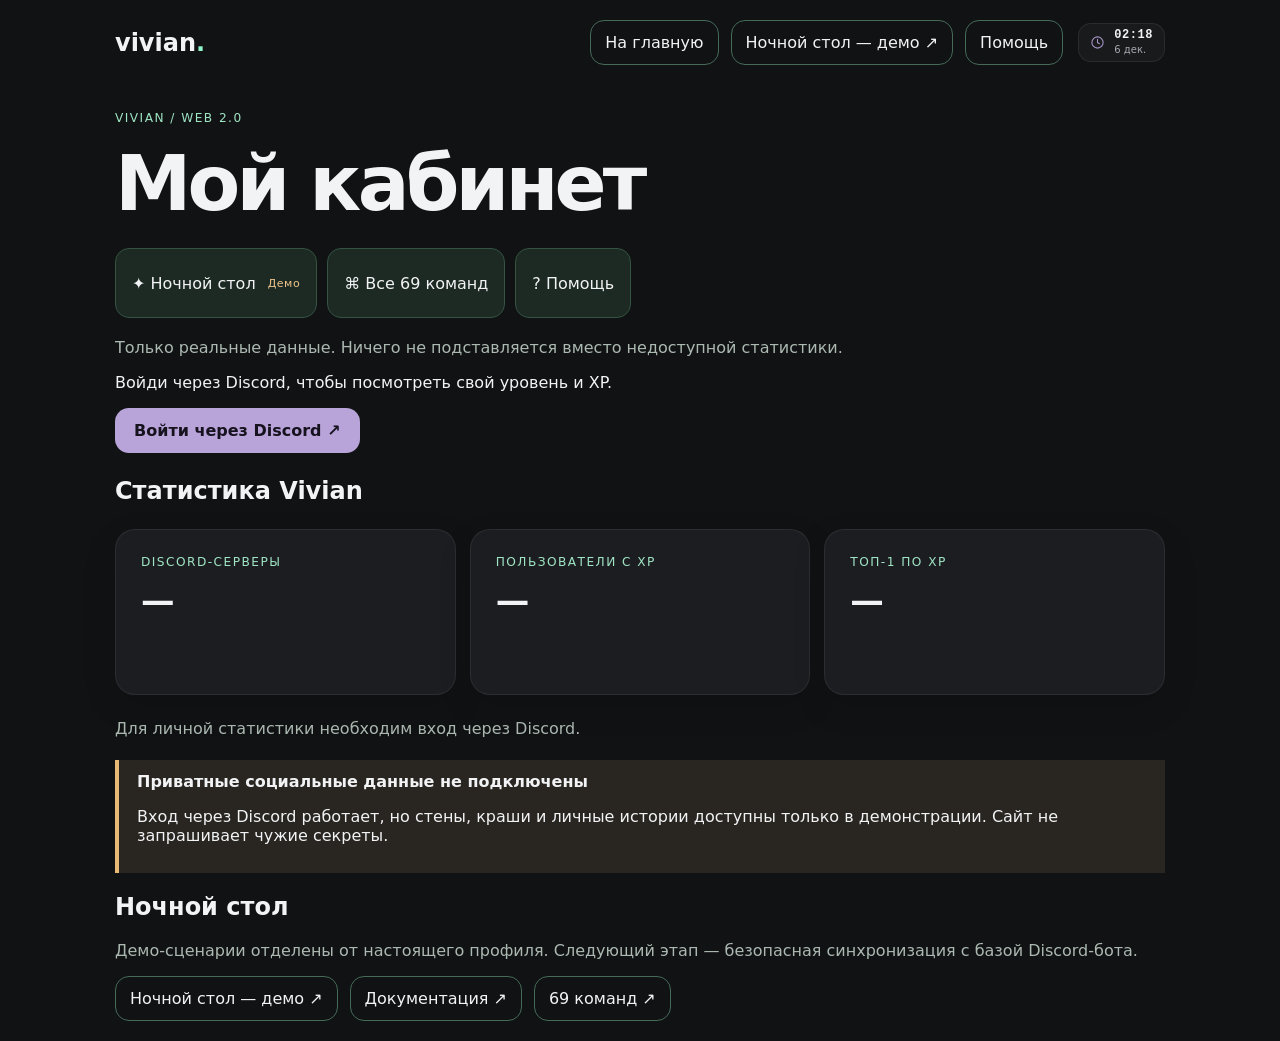
==== commit e674da76: "Add files via upload" ====
--- a/site/dashboard.html
+++ b/site/dashboard.html
@@ -1,2 +1,2 @@
 <!DOCTYPE html>
-<html lang="ru"><head><meta charset="utf-8"/><meta content="width=device-width,initial-scale=1" name="viewport"/><meta content="#101314" name="theme-color"/><title>Vivian — личный кабинет</title><meta content="noindex,nofollow" name="robots"/><link href="vivian-avatar.png" rel="icon"/><link href="web2.css" rel="stylesheet"/><link rel="stylesheet" href="web2-ui.css"><link href="vivian-2.3.css?v=2.5" rel="stylesheet"/><link rel="stylesheet" href="site-clock.css?v=2.6"/></head><body><div class="dash-shell"><header class="dash-header"><a href="index.html" style="text-decoration:none;font-size:1.5rem;font-weight:800">vivian<span class="mark">.</span></a><div class="dash-header-tools"><nav class="dash-links"><a href="index.html">На главную</a><a href="social.html">Ночной стол — демо ↗</a><a href="docs.html">Помощь</a><a class="hidden" href="/auth/logout" id="logout">Выйти</a></nav><div class="site-time-pill site-clock" aria-label="Локальные дата и время" title="Время по настройкам устройства"><svg class="site-clock-icon" xmlns="http://www.w3.org/2000/svg" width="15" height="15" viewBox="0 0 24 24" fill="none" stroke="currentColor" stroke-width="1.7" stroke-linecap="round" stroke-linejoin="round" aria-hidden="true"><circle cx="12" cy="12" r="9"/><path d="M12 7v5l3 2"/></svg><span class="site-clock-text"><time class="site-time-value" data-site-time>--:--</time><span class="site-time-date" data-site-date>—</span></span></div></div></header><p class="eyebrow">VIVIAN / WEB 2.0</p><h1 class="dash-heading">Мой кабинет</h1><div class="quicknav"><a href="social.html">✦ Ночной стол <span>Демо</span></a><a href="index.html#commands">⌘ Все 69 команд</a><a href="docs.html">? Помощь</a></div><p class="muted">Только реальные данные. Ничего не подставляется вместо недоступной статистики.</p><div id="login"><p>Войди через Discord, чтобы посмотреть свой уровень и XP.</p><a class="btn" href="/auth/discord">Войти через Discord ↗</a></div><section class="hidden" id="user"><div class="profile dash-card"><img alt="Аватар Discord" id="avatar" src="vivian-avatar.png"/><div><b id="username">—</b><p class="muted" id="userid">—</p></div></div><div class="dash-grid"><article class="dash-card"><div class="eyebrow">Мой уровень</div><div class="dash-number" id="level">—</div></article><article class="dash-card"><div class="eyebrow">Мой XP</div><div class="dash-number" id="xp">—</div></article><article class="dash-card"><div class="eyebrow">Моё место по XP</div><div class="dash-number" id="position">—</div></article></div><article class="dash-card progress-panel"><div class="eyebrow">Мой опыт</div><h2>Уровень <span id="progress-level">—</span></h2><p class="muted">Показатель XP из живой базы. Следующий порог зависит от формулы бота.</p><div aria-label="Накопленный опыт" class="xp-track" role="img"><div id="xp-fill"></div></div><small id="progress-caption">—</small></article></section><h2>Статистика Vivian</h2><div class="dash-grid"><article class="dash-card"><div class="eyebrow">Discord-серверы</div><div class="dash-number" id="guilds">—</div></article><article class="dash-card"><div class="eyebrow">Пользователи с XP</div><div class="dash-number" id="profiles">—</div></article><article class="dash-card"><div class="eyebrow">Топ-1 по XP</div><div class="dash-number" id="top">—</div></article></div><p class="muted" id="info" role="status">Загрузка...</p><div class="warning"><b>Приватные социальные данные не подключены</b><p>Вход через Discord работает, но стены, краши и личные истории доступны только в демонстрации. Сайт не запрашивает чужие секреты.</p></div><h2>Ночной стол</h2><p class="muted">Демо-сценарии отделены от настоящего профиля. Следующий этап — безопасная синхронизация с базой Discord-бота.</p><div class="dash-links"><a href="social.html">Ночной стол — демо ↗</a><a href="docs.html">Документация ↗</a><a href="index.html#commands">69 команд ↗</a></div></div><script defer="" src="dashboard.js"></script><script defer src="vivian-cursor.js?v=2.5"></script><script defer src="vivian-motion.js?v=2.5"></script><script defer src="site-time.js?v=2.6"></script></body></html>+<html lang="ru"><head><meta charset="utf-8"/><meta content="width=device-width,initial-scale=1" name="viewport"/><meta content="#101314" name="theme-color"/><title>Vivian — личный кабинет</title><meta content="noindex,nofollow" name="robots"/><link href="vivian-avatar.png" rel="icon"/><link href="web2.css" rel="stylesheet"/><link rel="stylesheet" href="web2-ui.css"><link href="vivian-2.3.css?v=2.5" rel="stylesheet"/><link rel="stylesheet" href="site-clock.css?v=2.6"/><link rel="stylesheet" href="vivian-2.7-motion.css?v=2.7"></head><body><div class="dash-shell"><header class="dash-header"><a href="index.html" style="text-decoration:none;font-size:1.5rem;font-weight:800">vivian<span class="mark">.</span></a><div class="dash-header-tools"><nav class="dash-links"><a href="index.html">На главную</a><a href="social.html">Ночной стол — демо ↗</a><a href="docs.html">Помощь</a><a class="hidden" href="/auth/logout" id="logout">Выйти</a></nav><div class="site-time-pill site-clock" aria-label="Локальные дата и время" title="Время по настройкам устройства"><svg class="site-clock-icon" xmlns="http://www.w3.org/2000/svg" width="15" height="15" viewBox="0 0 24 24" fill="none" stroke="currentColor" stroke-width="1.7" stroke-linecap="round" stroke-linejoin="round" aria-hidden="true"><circle cx="12" cy="12" r="9"/><path d="M12 7v5l3 2"/></svg><span class="site-clock-text"><time class="site-time-value" data-site-time>--:--</time><span class="site-time-date" data-site-date>—</span></span></div></div></header><p class="eyebrow">VIVIAN / WEB 2.0</p><h1 class="dash-heading">Мой кабинет</h1><div class="quicknav"><a href="social.html">✦ Ночной стол <span>Демо</span></a><a href="index.html#commands">⌘ Все 69 команд</a><a href="docs.html">? Помощь</a></div><p class="muted">Только реальные данные. Ничего не подставляется вместо недоступной статистики.</p><div id="login"><p>Войди через Discord, чтобы посмотреть свой уровень и XP.</p><a class="btn" href="/auth/discord">Войти через Discord ↗</a></div><section class="hidden" id="user"><div class="profile dash-card"><img alt="Аватар Discord" id="avatar" src="vivian-avatar.png"/><div><b id="username">—</b><p class="muted" id="userid">—</p></div></div><div class="dash-grid"><article class="dash-card"><div class="eyebrow">Мой уровень</div><div class="dash-number" id="level">—</div></article><article class="dash-card"><div class="eyebrow">Мой XP</div><div class="dash-number" id="xp">—</div></article><article class="dash-card"><div class="eyebrow">Моё место по XP</div><div class="dash-number" id="position">—</div></article></div><article class="dash-card progress-panel"><div class="eyebrow">Мой опыт</div><h2>Уровень <span id="progress-level">—</span></h2><p class="muted">Показатель XP из живой базы. Следующий порог зависит от формулы бота.</p><div aria-label="Накопленный опыт" class="xp-track" role="img"><div id="xp-fill"></div></div><small id="progress-caption">—</small></article></section><h2>Статистика Vivian</h2><div class="dash-grid"><article class="dash-card"><div class="eyebrow">Discord-серверы</div><div class="dash-number" id="guilds">—</div></article><article class="dash-card"><div class="eyebrow">Пользователи с XP</div><div class="dash-number" id="profiles">—</div></article><article class="dash-card"><div class="eyebrow">Топ-1 по XP</div><div class="dash-number" id="top">—</div></article></div><p class="muted" id="info" role="status">Загрузка...</p><div class="warning"><b>Приватные социальные данные не подключены</b><p>Вход через Discord работает, но стены, краши и личные истории доступны только в демонстрации. Сайт не запрашивает чужие секреты.</p></div><h2>Ночной стол</h2><p class="muted">Демо-сценарии отделены от настоящего профиля. Следующий этап — безопасная синхронизация с базой Discord-бота.</p><div class="dash-links"><a href="social.html">Ночной стол — демо ↗</a><a href="docs.html">Документация ↗</a><a href="index.html#commands">69 команд ↗</a></div></div><script defer="" src="dashboard.js"></script><script defer src="vivian-cursor.js?v=2.5"></script><script defer src="vivian-motion.js?v=2.5"></script><script defer src="site-time.js?v=2.6"></script><script defer src="vivian-2.7-motion.js?v=2.7"></script></body></html>
--- a/site/vivian-2.7-motion.css
+++ b/site/vivian-2.7-motion.css
@@ -0,0 +1,20 @@
+/* Vivian 2.7 · restrained premium motion */
+:root { --motion-ease: cubic-bezier(.2,.85,.24,1); }
+/* Liquid navigation underline */
+.header .nav a { position:relative; transition:color .2s ease,opacity .2s ease!important; }
+.header .nav a::after { content:""; position:absolute;left:0;right:0;bottom:-8px;height:2px;background:var(--accent,#b8a4d9);border-radius:5px;transform:scaleX(0);transform-origin:left;opacity:.8;transition:transform .28s var(--motion-ease);pointer-events:none; }
+.header .nav a:hover::after,.header .nav a:focus-visible::after { transform:scaleX(1); }
+/* Quiet button reflection, no cursor interception */
+.primary-btn,.small-cta,.btn { position:relative;overflow:hidden;isolation:isolate; }
+.primary-btn::after,.small-cta::after,.btn::after {content:"";position:absolute;inset:0;pointer-events:none;opacity:0;background:linear-gradient(115deg,transparent 20%,rgba(255,255,255,.17) 48%,transparent 70%);transform:translateX(-110%);transition:transform .65s ease,opacity .25s ease;}
+.primary-btn:hover::after,.small-cta:hover::after,.btn:hover::after {opacity:1;transform:translateX(110%);}
+/* Progressive reveal only after JS adds class; no content hidden if script fails */
+.motion-ready .motion-reveal{opacity:0;transform:translate3d(0,24px,0);filter:blur(3px);transition:opacity .72s var(--motion-ease),transform .72s var(--motion-ease),filter .72s ease;transition-delay:var(--reveal-delay,0ms);}
+.motion-ready .motion-reveal.motion-visible{opacity:1;transform:none;filter:none;}
+.motion-card {transition:transform .3s var(--motion-ease),border-color .3s ease,box-shadow .3s ease!important;will-change:auto;}
+@media(hover:hover) and (pointer:fine){.motion-card:hover {transform:translateY(-5px);border-color:rgba(184,164,217,.35)!important;box-shadow:0 16px 34px rgba(0,0,0,.16);}}
+/* hero content intentionally gentle */
+.motion-hero{animation:motion-hero-in .85s var(--motion-ease) both;}
+@keyframes motion-hero-in{from{opacity:.35;transform:translateY(14px)}to{opacity:1;transform:none}}
+/* visible focus and no layout shift */
+@media(prefers-reduced-motion: reduce){.motion-ready .motion-reveal{opacity:1!important;transform:none!important;filter:none!important;transition:none!important}.motion-hero{animation:none!important}.motion-card,.header .nav a::after,.primary-btn::after,.small-cta::after,.btn::after{transition:none!important;transform:none!important}}
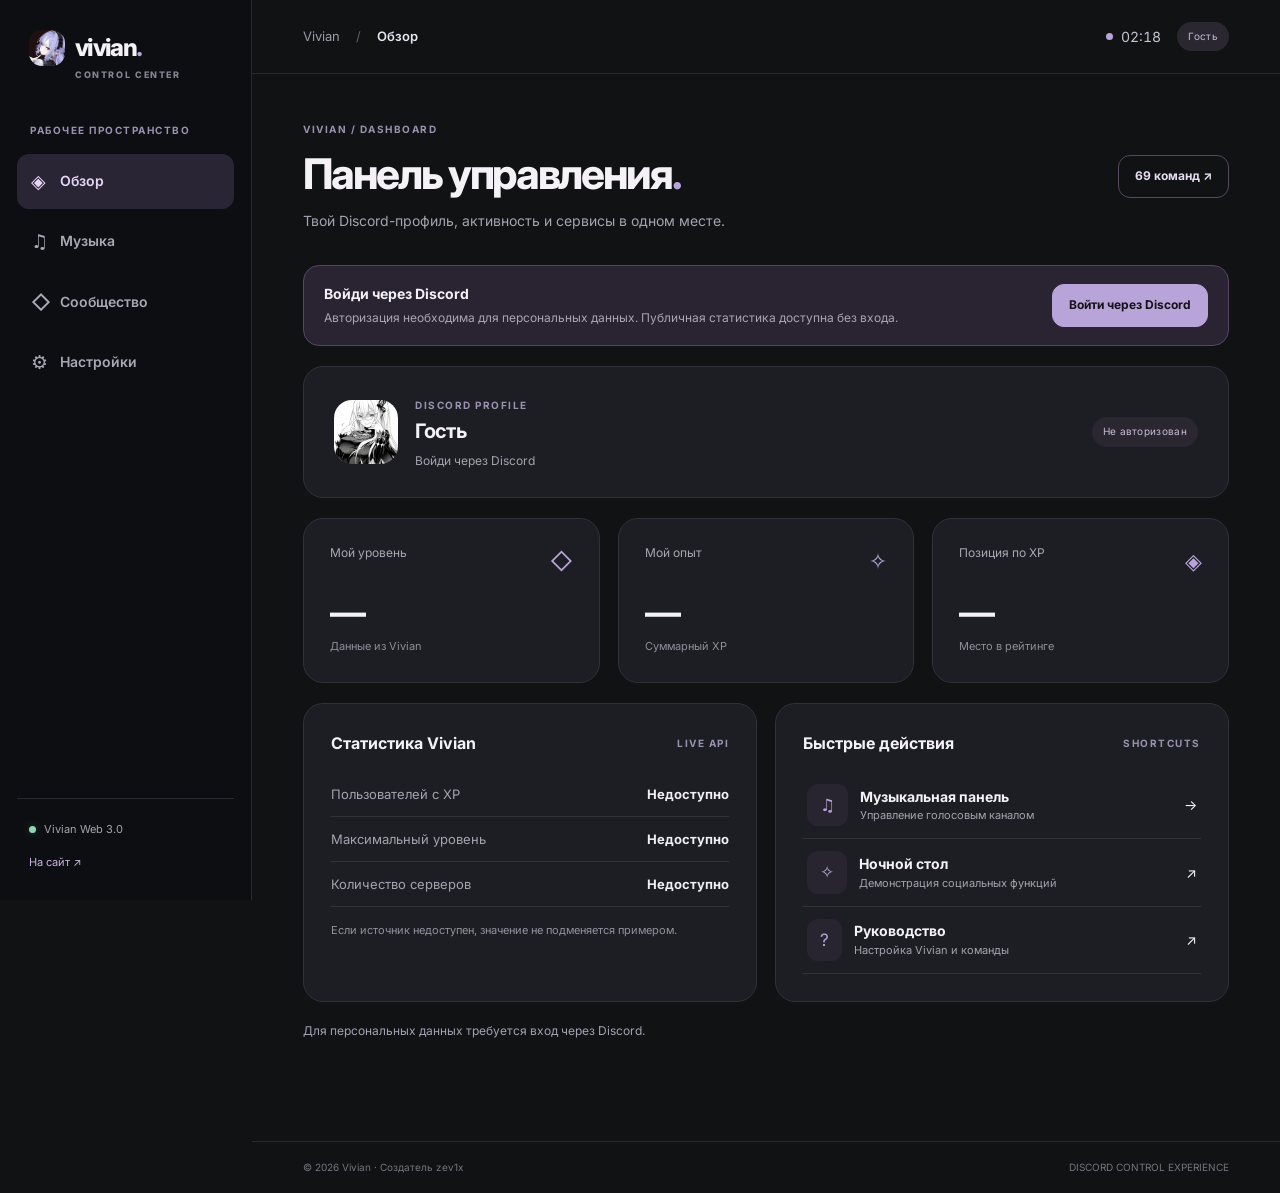
==== commit d6a0b8a2: "Add files via upload" ====
--- a/site/dashboard.html
+++ b/site/dashboard.html
@@ -1,2 +1,8 @@
-<!DOCTYPE html>
-<html lang="ru"><head><meta charset="utf-8"/><meta content="width=device-width,initial-scale=1" name="viewport"/><meta content="#101314" name="theme-color"/><title>Vivian — личный кабинет</title><meta content="noindex,nofollow" name="robots"/><link href="vivian-avatar.png" rel="icon"/><link href="web2.css" rel="stylesheet"/><link rel="stylesheet" href="web2-ui.css"><link href="vivian-2.3.css?v=2.5" rel="stylesheet"/><link rel="stylesheet" href="site-clock.css?v=2.6"/><link rel="stylesheet" href="vivian-2.7-motion.css?v=2.7"></head><body><div class="dash-shell"><header class="dash-header"><a href="index.html" style="text-decoration:none;font-size:1.5rem;font-weight:800">vivian<span class="mark">.</span></a><div class="dash-header-tools"><nav class="dash-links"><a href="index.html">На главную</a><a href="social.html">Ночной стол — демо ↗</a><a href="docs.html">Помощь</a><a class="hidden" href="/auth/logout" id="logout">Выйти</a></nav><div class="site-time-pill site-clock" aria-label="Локальные дата и время" title="Время по настройкам устройства"><svg class="site-clock-icon" xmlns="http://www.w3.org/2000/svg" width="15" height="15" viewBox="0 0 24 24" fill="none" stroke="currentColor" stroke-width="1.7" stroke-linecap="round" stroke-linejoin="round" aria-hidden="true"><circle cx="12" cy="12" r="9"/><path d="M12 7v5l3 2"/></svg><span class="site-clock-text"><time class="site-time-value" data-site-time>--:--</time><span class="site-time-date" data-site-date>—</span></span></div></div></header><p class="eyebrow">VIVIAN / WEB 2.0</p><h1 class="dash-heading">Мой кабинет</h1><div class="quicknav"><a href="social.html">✦ Ночной стол <span>Демо</span></a><a href="index.html#commands">⌘ Все 69 команд</a><a href="docs.html">? Помощь</a></div><p class="muted">Только реальные данные. Ничего не подставляется вместо недоступной статистики.</p><div id="login"><p>Войди через Discord, чтобы посмотреть свой уровень и XP.</p><a class="btn" href="/auth/discord">Войти через Discord ↗</a></div><section class="hidden" id="user"><div class="profile dash-card"><img alt="Аватар Discord" id="avatar" src="vivian-avatar.png"/><div><b id="username">—</b><p class="muted" id="userid">—</p></div></div><div class="dash-grid"><article class="dash-card"><div class="eyebrow">Мой уровень</div><div class="dash-number" id="level">—</div></article><article class="dash-card"><div class="eyebrow">Мой XP</div><div class="dash-number" id="xp">—</div></article><article class="dash-card"><div class="eyebrow">Моё место по XP</div><div class="dash-number" id="position">—</div></article></div><article class="dash-card progress-panel"><div class="eyebrow">Мой опыт</div><h2>Уровень <span id="progress-level">—</span></h2><p class="muted">Показатель XP из живой базы. Следующий порог зависит от формулы бота.</p><div aria-label="Накопленный опыт" class="xp-track" role="img"><div id="xp-fill"></div></div><small id="progress-caption">—</small></article></section><h2>Статистика Vivian</h2><div class="dash-grid"><article class="dash-card"><div class="eyebrow">Discord-серверы</div><div class="dash-number" id="guilds">—</div></article><article class="dash-card"><div class="eyebrow">Пользователи с XP</div><div class="dash-number" id="profiles">—</div></article><article class="dash-card"><div class="eyebrow">Топ-1 по XP</div><div class="dash-number" id="top">—</div></article></div><p class="muted" id="info" role="status">Загрузка...</p><div class="warning"><b>Приватные социальные данные не подключены</b><p>Вход через Discord работает, но стены, краши и личные истории доступны только в демонстрации. Сайт не запрашивает чужие секреты.</p></div><h2>Ночной стол</h2><p class="muted">Демо-сценарии отделены от настоящего профиля. Следующий этап — безопасная синхронизация с базой Discord-бота.</p><div class="dash-links"><a href="social.html">Ночной стол — демо ↗</a><a href="docs.html">Документация ↗</a><a href="index.html#commands">69 команд ↗</a></div></div><script defer="" src="dashboard.js"></script><script defer src="vivian-cursor.js?v=2.5"></script><script defer src="vivian-motion.js?v=2.5"></script><script defer src="site-time.js?v=2.6"></script><script defer src="vivian-2.7-motion.js?v=2.7"></script></body></html>+<!doctype html><html lang="ru"><head><meta charset="utf-8"><meta name="viewport" content="width=device-width, initial-scale=1"><meta name="theme-color" content="#111214"><meta name="robots" content="noindex,nofollow"><title>Vivian Control Center</title><link rel="icon" href="vivian-avatar.png"><link rel="stylesheet" href="control-center.css?v=3.0"></head><body>
+<div class="app-shell"><aside class="sidebar" id="sidebar"><a class="brand" href="index.html"><img src="vivian-avatar.png" alt="Vivian"><span>vivian<span class="accent">.</span></span><small>CONTROL CENTER</small></a><div class="sidebar-label">РАБОЧЕЕ ПРОСТРАНСТВО</div><nav class="side-nav" aria-label="Разделы кабинета"><button type="button" data-tab="overview" aria-current="page"><span>◈</span> Обзор</button><button type="button" data-tab="music"><span>♫</span> Музыка</button><button type="button" data-tab="community"><span>◇</span> Сообщество</button><button type="button" data-tab="settings"><span>⚙</span> Настройки</button></nav><div class="sidebar-bottom"><div class="online-dot"></div><span>Vivian Web 3.0</span><a href="index.html">На сайт ↗</a></div></aside>
+<div class="main-column"><header class="topbar"><button id="menu-toggle" class="mobile-menu" aria-label="Открыть меню" aria-expanded="false">☰</button><span class="breadcrumb">Vivian <span>/</span> <b id="section-label">Обзор</b></span><div class="top-actions"><div class="clock"><span class="clock-dot"></span><time id="live-time">--:--</time></div><span id="session-badge" class="session-badge">Проверка входа</span></div></header><main class="content">
+<section class="tab-page active" data-page="overview"><div class="page-heading"><div><p class="eyebrow">VIVIAN / DASHBOARD</p><h1>Панель управления<span class="accent">.</span></h1><p class="subtitle">Твой Discord-профиль, активность и сервисы в одном месте.</p></div><a class="outline-action" href="index.html#commands">69 команд ↗</a></div><div id="auth-notice" class="notice hidden"><div><b>Войди через Discord</b><p>Авторизация необходима для персональных данных. Публичная статистика доступна без входа.</p></div><a class="solid-action" href="/auth/discord">Войти через Discord</a></div><div class="profile-card panel"><div class="profile-left"><img id="avatar" alt="Аватар пользователя" src="zev1x-avatar.png"><div><span class="eyebrow">DISCORD PROFILE</span><h2 id="username">Проверка профиля</h2><span class="dim" id="userid">Подключаем Discord…</span></div></div><span id="profile-state" class="state-pill">Загрузка</span></div><div class="metric-grid"><article class="metric panel"><div class="metric-head">Мой уровень<span>◇</span></div><strong id="level">—</strong><p>Данные из Vivian</p></article><article class="metric panel"><div class="metric-head">Мой опыт<span>✧</span></div><strong id="xp">—</strong><p>Суммарный XP</p></article><article class="metric panel"><div class="metric-head">Позиция по XP<span>◈</span></div><strong id="position">—</strong><p>Место в рейтинге</p></article></div><div class="two-cols"><article class="panel info-panel"><div class="panel-top"><h2>Статистика Vivian</h2><span class="tiny-label">LIVE API</span></div><div class="stat-line"><span>Пользователей с XP</span><b id="profiles">—</b></div><div class="stat-line"><span>Максимальный уровень</span><b id="top">—</b></div><div class="stat-line"><span>Количество серверов</span><b id="guilds">—</b></div><p class="small-note">Если источник недоступен, значение не подменяется примером.</p></article><article class="panel info-panel"><div class="panel-top"><h2>Быстрые действия</h2><span class="tiny-label">SHORTCUTS</span></div><div class="action-list"><button class="action-row" type="button" data-switch="music"><span class="action-icon">♫</span><span><b>Музыкальная панель</b><small>Управление голосовым каналом</small></span><span>→</span></button><a class="action-row" href="social.html"><span class="action-icon">✧</span><span><b>Ночной стол</b><small>Демонстрация социальных функций</small></span><span>↗</span></a><a class="action-row" href="docs.html"><span class="action-icon">?</span><span><b>Руководство</b><small>Настройка Vivian и команды</small></span><span>↗</span></a></div></article></div><p class="status-line" id="info" role="status">Синхронизация данных…</p></section>
+<section class="tab-page" data-page="music"><div class="page-heading"><div><p class="eyebrow">VIVIAN / DISCORD LIVE</p><h1>Музыкальный центр<span class="accent">.</span></h1><p class="subtitle">Команды выполняются ботом в Discord, не на этой странице.</p></div></div><div class="panel music-panel"><div class="music-now"><div class="music-icon">♫</div><div><span id="music-state" class="tiny-label">НЕТ ДАННЫХ</span><h2 id="music-title">Трек не выбран</h2><p class="dim" id="music-artist">Подключись к голосовому каналу Discord.</p></div></div><form id="music-form"><label for="music-guild">ID Discord-сервера</label><input id="music-guild" inputmode="numeric" maxlength="20" required placeholder="Например, 123456789012345678"><label for="music-query">Название трека или ссылка</label><input id="music-query" maxlength="200" placeholder="Название трека"><div class="music-controls"><button type="submit" class="solid-action">▶ Включить</button><button type="button" data-music-action="pause">Ⅱ Пауза</button><button type="button" data-music-action="resume">↻ Продолжить</button><button type="button" data-music-action="skip">⇥ Далее</button><button type="button" data-music-action="stop">■ Стоп</button></div></form><p class="status-line" role="status" id="music-message">Сначала войди через Discord и укажи сервер.</p></div><p class="disclaimer">Музыкальные запросы проверяет бот: необходимо находиться в голосовом канале выбранного сервера. Некоторые источники аудио могут быть недоступны.</p></section>
+<section class="tab-page" data-page="community"><div class="page-heading"><div><p class="eyebrow">VIVIAN / SOCIAL</p><h1>Сообщество<span class="accent">.</span></h1><p class="subtitle">Пространство для будущих возможностей Vivian.</p></div></div><div class="panel placeholder"><div class="placeholder-icon">◇</div><h2>Социальные функции пока в разработке</h2><p>Стены, друзья, краши и истории требуют серверной проверки прав и приватного API. Сейчас доступен только наглядный демо-режим.</p><a href="social.html" class="solid-action">Открыть демо «Ночного стола»</a></div></section>
+<section class="tab-page" data-page="settings"><div class="page-heading"><div><p class="eyebrow">VIVIAN / PREFERENCES</p><h1>Настройки<span class="accent">.</span></h1><p class="subtitle">Локальные предпочтения интерфейса.</p></div></div><div class="panel settings-panel"><div class="setting-row"><div><b>Анимации интерфейса</b><p>Плавные переходы и появление секций</p></div><label class="switch"><input id="animations-toggle" type="checkbox" checked><span></span></label></div><div class="setting-row"><div><b>Квадратный курсор</b><p>Фирменный указатель Vivian на компьютере</p></div><label class="switch"><input id="cursor-toggle" type="checkbox" checked><span></span></label></div><div class="setting-row"><div><b>Сеанс Discord</b><p>Безопасно завершить авторизацию на сайте</p></div><button id="logout" type="button" class="outline-action">Выйти</button></div><p class="small-note">Настройки оформления сохраняются только в этом браузере.</p></div></section>
+</main><footer class="app-footer"><span>© 2026 Vivian · Создатель zev1x</span><span>DISCORD CONTROL EXPERIENCE</span></footer></div></div><script defer src="control-center.js?v=3.0"></script><script defer src="vivian-cursor.js?v=2.7"></script></body></html>
--- a/site/control-center.css
+++ b/site/control-center.css
@@ -0,0 +1,2 @@
+@import url("https://fonts.googleapis.com/css2?family=Inter:wght@400;500;600;700;800&display=swap");
+:root{color-scheme:dark;--bg:#111214;--side:#0d0e11;--panel:#1e1f24;--border:#30313a;--ink:#f4f2f7;--muted:#a4a3b0;--violet:#b8a4d9}*{box-sizing:border-box}html{scroll-behavior:smooth}body{margin:0;background:var(--bg);color:var(--ink);font:14px/1.55 Inter,system-ui,sans-serif}button,input{font:inherit}a{color:inherit;text-decoration:none}button{cursor:pointer}button:focus-visible,a:focus-visible,input:focus-visible{outline:2px solid var(--violet);outline-offset:3px}.app-shell{display:grid;grid-template-columns:252px minmax(0,1fr);min-height:100vh}.sidebar{background:var(--side);border-right:1px solid #282930;display:flex;flex-direction:column;padding:29px 17px;min-height:100vh;position:sticky;top:0;max-height:100vh}.brand{display:flex;align-items:center;gap:10px;padding:0 12px 41px;font-weight:800;font-size:24px;letter-spacing:-.07em;flex-wrap:wrap}.brand img{width:36px;height:36px;object-fit:cover;border-radius:13px}.brand small{width:100%;padding-left:46px;margin-top:-8px;color:#848391;font-size:9px;letter-spacing:.18em}.accent{color:var(--violet)}.sidebar-label,.eyebrow,.tiny-label{font-size:10px;letter-spacing:.15em;font-weight:700;color:#9b91b1}.sidebar-label{padding:0 13px;margin-bottom:15px}.side-nav{display:grid;gap:5px}.side-nav button{border:0;border-radius:12px;padding:13px 14px;text-align:left;background:transparent;color:#aaa8b4;font-weight:600;transition:.2s}.side-nav button span{display:inline-block;width:25px;font-size:19px;vertical-align:middle}.side-nav button:hover{background:#1d1c23;color:#f7f6f8}.side-nav button[aria-current=page]{background:#2a2534;color:#e6d7f7}.sidebar-bottom{margin-top:auto;border-top:1px solid #292931;padding:22px 12px 0;display:flex;gap:8px;flex-wrap:wrap;align-items:center;font-size:11px;color:#a5a2ad}.sidebar-bottom a{width:100%;margin-top:8px;color:#cab3e3}.online-dot,.clock-dot{width:7px;height:7px;border-radius:50%;background:#90d6b2;box-shadow:0 0 9px #90d6b244}.main-column{display:flex;flex-direction:column;min-width:0}.topbar{min-height:74px;padding:0 clamp(20px,4vw,58px);border-bottom:1px solid #292a30;display:flex;align-items:center;justify-content:space-between;gap:14px}.breadcrumb{font-size:13px;color:#9d9aa8}.breadcrumb span{padding:0 12px;color:#60606a}.breadcrumb b{color:#e8e5f0;font-weight:600}.top-actions{display:flex;align-items:center;gap:16px}.clock{display:flex;align-items:center;gap:8px;color:#c7c3d2;font-variant-numeric:tabular-nums}.clock-dot{background:var(--violet);box-shadow:none}.session-badge,.state-pill{font-size:10px;letter-spacing:.03em;padding:7px 11px;border-radius:999px;background:#2a2731;color:#c9bcdb}.content{width:min(1260px,100%);margin:0 auto;padding:48px clamp(20px,4vw,58px) 80px;flex:1}.tab-page{display:none}.tab-page.active{display:block;animation:enter .35s ease both}.page-heading{display:flex;justify-content:space-between;gap:16px;align-items:center;margin-bottom:34px}.eyebrow{margin:0 0 12px}h1{font-size:clamp(32px,3.3vw,50px);line-height:1.12;letter-spacing:-.055em;margin:0;font-weight:750}.subtitle{color:var(--muted);margin:13px 0 0;max-width:630px}.panel{background:#1d1e23;border:1px solid var(--border);border-radius:20px}.profile-card{display:flex;align-items:center;justify-content:space-between;padding:26px 30px;gap:15px;margin-bottom:20px}.profile-left{display:flex;gap:17px;align-items:center}.profile-left img{width:64px;height:64px;border-radius:18px;object-fit:cover}.profile-left h2{font-size:20px;letter-spacing:-.03em;margin:2px 0}.dim{color:var(--muted);font-size:12px}.metric-grid{display:grid;grid-template-columns:repeat(3,minmax(0,1fr));gap:18px;margin-bottom:20px}.metric{padding:25px 26px;min-height:165px;transition:transform .22s,border-color .22s}.metric:hover,.info-panel:hover{transform:translateY(-3px);border-color:#564963}.metric-head{display:flex;justify-content:space-between;color:#aaa6b4;font-size:12px}.metric-head span{font-size:22px;color:var(--violet)}.metric strong{display:block;font-size:36px;line-height:1.2;letter-spacing:-.06em;margin:13px 0 4px}.metric p{color:#8f8e9a;font-size:11px;margin:0}.two-cols{display:grid;grid-template-columns:1fr 1fr;gap:18px}.info-panel{padding:27px;transition:transform .22s,border-color .22s}.panel-top{display:flex;justify-content:space-between;align-items:center;gap:10px;margin-bottom:16px}.panel-top h2{margin:0;font-size:16px}.stat-line{padding:12px 0;border-bottom:1px solid #31313a;display:flex;justify-content:space-between;gap:12px;color:var(--muted);font-size:13px}.stat-line b{color:#f1eef6;font-variant-numeric:tabular-nums}.small-note,.disclaimer{color:#93919e;font-size:11px;margin-top:15px}.action-list{display:grid}.action-row{width:100%;display:flex;gap:12px;align-items:center;background:none;border:none;border-bottom:1px solid #30313a;color:var(--ink);padding:12px 4px;text-align:left}.action-row:hover{color:var(--violet)}.action-row>span:nth-child(2){flex:1}.action-row small{display:block;color:var(--muted);font-size:11px}.action-icon{border-radius:11px;background:#292530;color:var(--violet);padding:8px 13px;font-size:17px}.outline-action,.solid-action{display:inline-flex;align-items:center;justify-content:center;min-height:43px;border-radius:12px;padding:11px 16px;font-size:12px;font-weight:700;transition:transform .2s,background .2s;border:1px solid #554a61;background:transparent;color:#e6dcf2;white-space:nowrap}.outline-action:hover,.solid-action:hover{transform:translateY(-2px)}.solid-action{background:var(--violet);border-color:var(--violet);color:#151219}.status-line{margin:20px 0;color:#a5a0b2;font-size:12px}.hidden{display:none!important}.notice{padding:17px 20px;margin-bottom:20px;background:#292332;border:1px solid #584466;border-radius:16px;display:flex;justify-content:space-between;align-items:center;gap:20px}.notice p{margin:4px 0 0;color:#aaa5b5;font-size:12px}.app-footer{padding:18px clamp(20px,4vw,58px);border-top:1px solid #292a30;color:#76747f;display:flex;gap:10px;justify-content:space-between;font-size:10px}.music-panel{padding:32px}.music-now{display:flex;align-items:center;gap:16px;margin-bottom:27px}.music-icon{display:grid;place-items:center;width:65px;height:65px;border-radius:15px;background:#302638;font-size:32px;color:var(--violet)}.music-now h2{margin:4px 0;font-size:20px}#music-form{display:grid;gap:11px}#music-form label{color:#c5c1ce;font-size:11px;margin-top:4px}#music-form input{background:#141418;border:1px solid #47414d;border-radius:12px;padding:13px;color:#fff;width:100%}#music-form input:focus{border-color:var(--violet)}.music-controls{display:flex;gap:10px;flex-wrap:wrap;margin-top:12px}.music-controls button:not(.solid-action){background:#302a36;border:1px solid #494053;border-radius:12px;color:#e5dceb;padding:10px 15px}.music-controls button:hover{filter:brightness(1.2)}.placeholder{padding:65px 32px;text-align:center}.placeholder-icon{font-size:52px;color:var(--violet)}.placeholder h2{font-size:22px}.placeholder p{color:var(--muted);max-width:510px;margin:0 auto 22px}.settings-panel{padding:14px 28px}.setting-row{padding:22px 0;display:flex;justify-content:space-between;gap:20px;align-items:center;border-bottom:1px solid #303039}.setting-row p{color:var(--muted);font-size:12px;margin:4px 0}.switch input{position:absolute;opacity:0}.switch span{display:block;width:45px;height:27px;border-radius:20px;background:#55515c;position:relative;cursor:pointer}.switch span:before{content:"";position:absolute;left:4px;top:4px;width:19px;height:19px;background:white;border-radius:50%;transition:transform .2s}.switch input:checked+span{background:#a891c7}.switch input:checked+span:before{transform:translateX(18px)}.mobile-menu{display:none}.reduce-motion *, .reduce-motion *:before,.reduce-motion *:after{animation:none!important;transition:none!important;scroll-behavior:auto!important}@keyframes enter{from{opacity:0;transform:translateY(12px)}to{opacity:1;transform:none}}@media(max-width:900px){.app-shell{grid-template-columns:200px 1fr}.two-cols{grid-template-columns:1fr}.metric-grid{gap:10px}.metric{padding:18px}.metric strong{font-size:30px}.sidebar{padding:20px 10px}}@media(max-width:690px){.app-shell{display:block}.sidebar{display:none;position:fixed;z-index:100;top:0;left:0;width:260px;box-shadow:10px 0 30px #0008}.sidebar.open{display:flex}.mobile-menu{display:inline-flex;background:none;border:0;color:var(--ink);font-size:21px}.topbar{min-height:63px}.session-badge{display:none}.content{padding-top:30px}.metric-grid{grid-template-columns:1fr}.metric{min-height:115px}.profile-card{padding:18px;flex-wrap:wrap}.page-heading{align-items:flex-start;flex-direction:column}.app-footer span:last-child{display:none}}@media(prefers-reduced-motion:reduce){*,*:before,*:after{animation-duration:.01ms!important;transition-duration:.01ms!important;scroll-behavior:auto!important}}
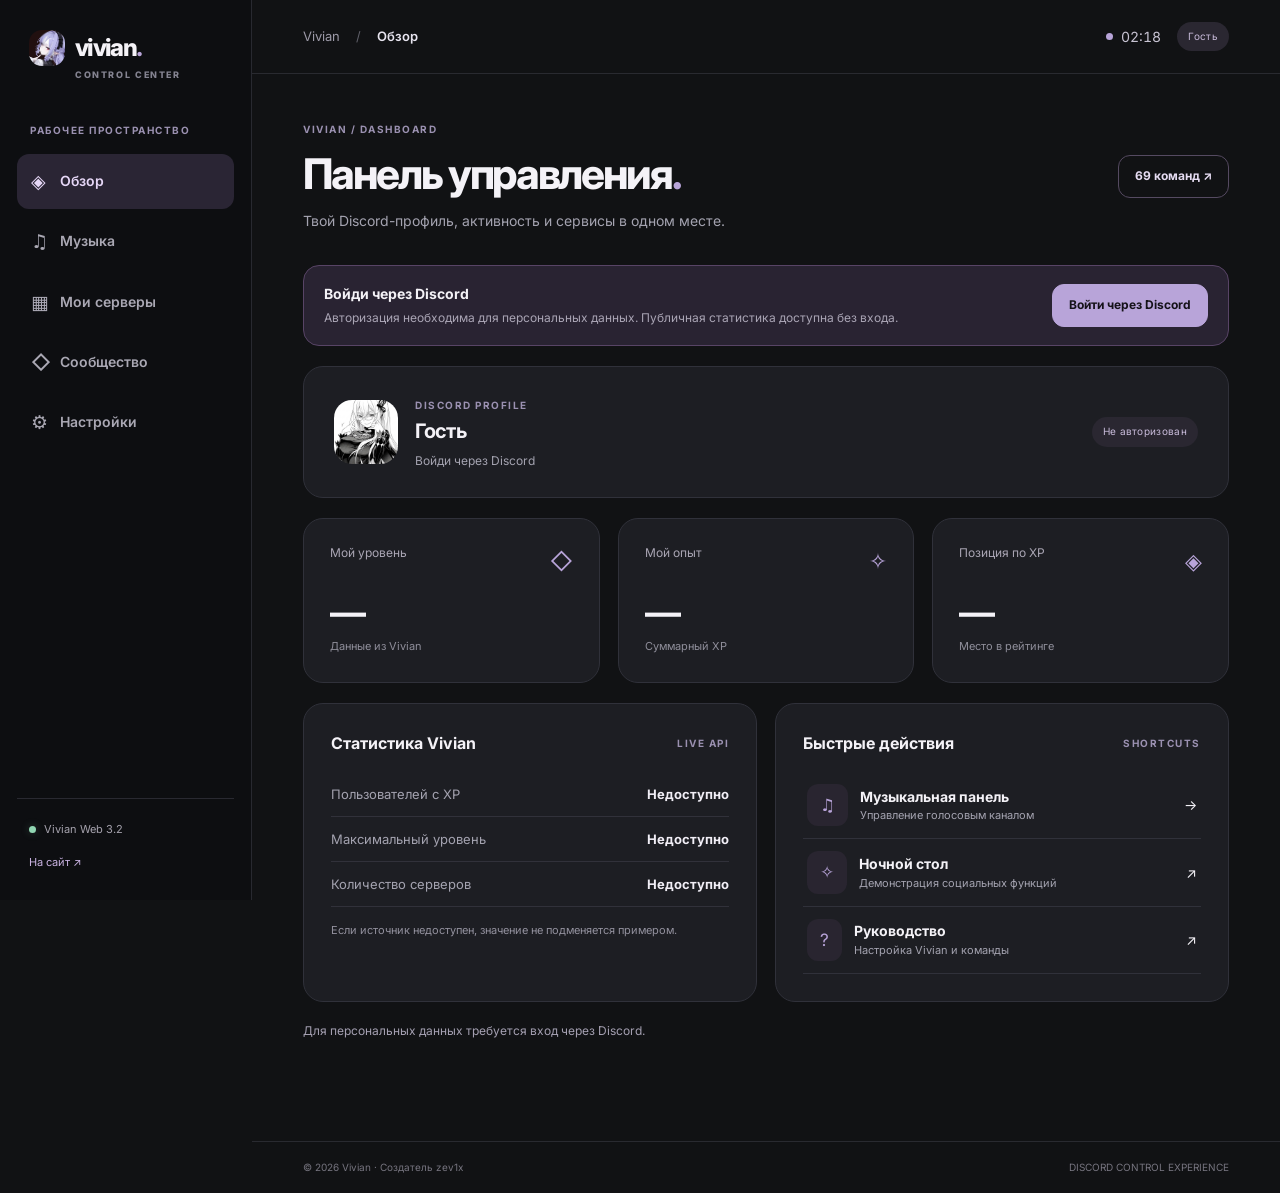
==== commit 28b8c786: "Add files via upload" ====
--- a/site/dashboard.html
+++ b/site/dashboard.html
@@ -1,8 +1,9 @@
-<!doctype html><html lang="ru"><head><meta charset="utf-8"><meta name="viewport" content="width=device-width, initial-scale=1"><meta name="theme-color" content="#111214"><meta name="robots" content="noindex,nofollow"><title>Vivian Control Center</title><link rel="icon" href="vivian-avatar.png"><link rel="stylesheet" href="control-center.css?v=3.0"></head><body>
-<div class="app-shell"><aside class="sidebar" id="sidebar"><a class="brand" href="index.html"><img src="vivian-avatar.png" alt="Vivian"><span>vivian<span class="accent">.</span></span><small>CONTROL CENTER</small></a><div class="sidebar-label">РАБОЧЕЕ ПРОСТРАНСТВО</div><nav class="side-nav" aria-label="Разделы кабинета"><button type="button" data-tab="overview" aria-current="page"><span>◈</span> Обзор</button><button type="button" data-tab="music"><span>♫</span> Музыка</button><button type="button" data-tab="community"><span>◇</span> Сообщество</button><button type="button" data-tab="settings"><span>⚙</span> Настройки</button></nav><div class="sidebar-bottom"><div class="online-dot"></div><span>Vivian Web 3.0</span><a href="index.html">На сайт ↗</a></div></aside>
+<!doctype html><html lang="ru"><head><meta charset="utf-8"><meta name="viewport" content="width=device-width, initial-scale=1"><meta name="theme-color" content="#111214"><meta name="robots" content="noindex,nofollow"><title>Vivian Control Center</title><link rel="icon" href="vivian-avatar.png"><link rel="stylesheet" href="control-center.css?v=3.0"><link rel="stylesheet" href="vivian-3.1-fixes.css?v=3.1"/><link rel="stylesheet" href="guilds.css?v=3.2"></head><body>
+<div class="app-shell"><aside class="sidebar" id="sidebar"><a class="brand" href="index.html"><img src="vivian-avatar.png" alt="Vivian"><span>vivian<span class="accent">.</span></span><small>CONTROL CENTER</small></a><div class="sidebar-label">РАБОЧЕЕ ПРОСТРАНСТВО</div><nav class="side-nav" aria-label="Разделы кабинета"><button type="button" data-tab="overview" aria-current="page"><span>◈</span> Обзор</button><button type="button" data-tab="music"><span>♫</span> Музыка</button><button type="button" data-tab="servers"><span>▦</span> Мои серверы</button><button type="button" data-tab="community"><span>◇</span> Сообщество</button><button type="button" data-tab="settings"><span>⚙</span> Настройки</button></nav><div class="sidebar-bottom"><div class="online-dot"></div><span>Vivian Web 3.2</span><a href="index.html">На сайт ↗</a></div></aside>
 <div class="main-column"><header class="topbar"><button id="menu-toggle" class="mobile-menu" aria-label="Открыть меню" aria-expanded="false">☰</button><span class="breadcrumb">Vivian <span>/</span> <b id="section-label">Обзор</b></span><div class="top-actions"><div class="clock"><span class="clock-dot"></span><time id="live-time">--:--</time></div><span id="session-badge" class="session-badge">Проверка входа</span></div></header><main class="content">
 <section class="tab-page active" data-page="overview"><div class="page-heading"><div><p class="eyebrow">VIVIAN / DASHBOARD</p><h1>Панель управления<span class="accent">.</span></h1><p class="subtitle">Твой Discord-профиль, активность и сервисы в одном месте.</p></div><a class="outline-action" href="index.html#commands">69 команд ↗</a></div><div id="auth-notice" class="notice hidden"><div><b>Войди через Discord</b><p>Авторизация необходима для персональных данных. Публичная статистика доступна без входа.</p></div><a class="solid-action" href="/auth/discord">Войти через Discord</a></div><div class="profile-card panel"><div class="profile-left"><img id="avatar" alt="Аватар пользователя" src="zev1x-avatar.png"><div><span class="eyebrow">DISCORD PROFILE</span><h2 id="username">Проверка профиля</h2><span class="dim" id="userid">Подключаем Discord…</span></div></div><span id="profile-state" class="state-pill">Загрузка</span></div><div class="metric-grid"><article class="metric panel"><div class="metric-head">Мой уровень<span>◇</span></div><strong id="level">—</strong><p>Данные из Vivian</p></article><article class="metric panel"><div class="metric-head">Мой опыт<span>✧</span></div><strong id="xp">—</strong><p>Суммарный XP</p></article><article class="metric panel"><div class="metric-head">Позиция по XP<span>◈</span></div><strong id="position">—</strong><p>Место в рейтинге</p></article></div><div class="two-cols"><article class="panel info-panel"><div class="panel-top"><h2>Статистика Vivian</h2><span class="tiny-label">LIVE API</span></div><div class="stat-line"><span>Пользователей с XP</span><b id="profiles">—</b></div><div class="stat-line"><span>Максимальный уровень</span><b id="top">—</b></div><div class="stat-line"><span>Количество серверов</span><b id="guilds">—</b></div><p class="small-note">Если источник недоступен, значение не подменяется примером.</p></article><article class="panel info-panel"><div class="panel-top"><h2>Быстрые действия</h2><span class="tiny-label">SHORTCUTS</span></div><div class="action-list"><button class="action-row" type="button" data-switch="music"><span class="action-icon">♫</span><span><b>Музыкальная панель</b><small>Управление голосовым каналом</small></span><span>→</span></button><a class="action-row" href="social.html"><span class="action-icon">✧</span><span><b>Ночной стол</b><small>Демонстрация социальных функций</small></span><span>↗</span></a><a class="action-row" href="docs.html"><span class="action-icon">?</span><span><b>Руководство</b><small>Настройка Vivian и команды</small></span><span>↗</span></a></div></article></div><p class="status-line" id="info" role="status">Синхронизация данных…</p></section>
+<section class="tab-page" data-page="servers"><div class="page-heading"><div><p class="eyebrow">VIVIAN / DISCORD GUILDS</p><h1>Мои серверы<span class="accent">.</span></h1><p class="subtitle">Серверы Discord, которыми ты можешь управлять. Список доступен после повторного входа с разрешением guilds.</p></div><button id="reload-guilds" type="button" class="outline-action">Обновить список</button></div><div id="guilds-status" class="notice" role="status"><div><b>Серверы ещё не загружены</b><p>Войди через Discord, чтобы посмотреть доступные серверы.</p></div><a class="solid-action" href="/auth/discord">Войти через Discord</a></div><div id="guilds-list" class="guild-grid" aria-live="polite"></div><div class="panel guild-info"><h2>Настройки сервера</h2><p id="guild-detail">Выбери сервер из списка. На этом этапе доступны данные сервера и переход к музыкальному разделу; изменение настроек модерации появится после создания отдельного защищённого API.</p><button type="button" id="guild-music-link" class="outline-action hidden">Открыть музыку для сервера</button></div><p class="disclaimer">Список берётся из Discord OAuth. Он не гарантирует, что Vivian уже установлена на каждом сервере.</p></section>
 <section class="tab-page" data-page="music"><div class="page-heading"><div><p class="eyebrow">VIVIAN / DISCORD LIVE</p><h1>Музыкальный центр<span class="accent">.</span></h1><p class="subtitle">Команды выполняются ботом в Discord, не на этой странице.</p></div></div><div class="panel music-panel"><div class="music-now"><div class="music-icon">♫</div><div><span id="music-state" class="tiny-label">НЕТ ДАННЫХ</span><h2 id="music-title">Трек не выбран</h2><p class="dim" id="music-artist">Подключись к голосовому каналу Discord.</p></div></div><form id="music-form"><label for="music-guild">ID Discord-сервера</label><input id="music-guild" inputmode="numeric" maxlength="20" required placeholder="Например, 123456789012345678"><label for="music-query">Название трека или ссылка</label><input id="music-query" maxlength="200" placeholder="Название трека"><div class="music-controls"><button type="submit" class="solid-action">▶ Включить</button><button type="button" data-music-action="pause">Ⅱ Пауза</button><button type="button" data-music-action="resume">↻ Продолжить</button><button type="button" data-music-action="skip">⇥ Далее</button><button type="button" data-music-action="stop">■ Стоп</button></div></form><p class="status-line" role="status" id="music-message">Сначала войди через Discord и укажи сервер.</p></div><p class="disclaimer">Музыкальные запросы проверяет бот: необходимо находиться в голосовом канале выбранного сервера. Некоторые источники аудио могут быть недоступны.</p></section>
 <section class="tab-page" data-page="community"><div class="page-heading"><div><p class="eyebrow">VIVIAN / SOCIAL</p><h1>Сообщество<span class="accent">.</span></h1><p class="subtitle">Пространство для будущих возможностей Vivian.</p></div></div><div class="panel placeholder"><div class="placeholder-icon">◇</div><h2>Социальные функции пока в разработке</h2><p>Стены, друзья, краши и истории требуют серверной проверки прав и приватного API. Сейчас доступен только наглядный демо-режим.</p><a href="social.html" class="solid-action">Открыть демо «Ночного стола»</a></div></section>
 <section class="tab-page" data-page="settings"><div class="page-heading"><div><p class="eyebrow">VIVIAN / PREFERENCES</p><h1>Настройки<span class="accent">.</span></h1><p class="subtitle">Локальные предпочтения интерфейса.</p></div></div><div class="panel settings-panel"><div class="setting-row"><div><b>Анимации интерфейса</b><p>Плавные переходы и появление секций</p></div><label class="switch"><input id="animations-toggle" type="checkbox" checked><span></span></label></div><div class="setting-row"><div><b>Квадратный курсор</b><p>Фирменный указатель Vivian на компьютере</p></div><label class="switch"><input id="cursor-toggle" type="checkbox" checked><span></span></label></div><div class="setting-row"><div><b>Сеанс Discord</b><p>Безопасно завершить авторизацию на сайте</p></div><button id="logout" type="button" class="outline-action">Выйти</button></div><p class="small-note">Настройки оформления сохраняются только в этом браузере.</p></div></section>
-</main><footer class="app-footer"><span>© 2026 Vivian · Создатель zev1x</span><span>DISCORD CONTROL EXPERIENCE</span></footer></div></div><script defer src="control-center.js?v=3.0"></script><script defer src="vivian-cursor.js?v=2.7"></script></body></html>+</main><footer class="app-footer"><span>© 2026 Vivian · Создатель zev1x</span><span>DISCORD CONTROL EXPERIENCE</span></footer></div></div><script defer src="control-center.js?v=3.2"></script><script defer src="vivian-cursor.js?v=2.7"></script></body></html>
--- a/site/vivian-3.1-fixes.css
+++ b/site/vivian-3.1-fixes.css
@@ -0,0 +1,20 @@
+/* Vivian 3.1 fixes */
+html{scroll-behavior:smooth;scroll-padding-top:88px}
+[hidden],.command-item[hidden],.command-pages[hidden],.empty-search[hidden]{display:none!important}
+.command-browser .command-search{position:sticky;top:76px;z-index:5;background:#19191d;border:1px solid rgba(184,164,217,.28);border-radius:14px;box-shadow:0 8px 24px rgba(0,0,0,.18)}
+.command-search input{min-width:0;font-size:15px}
+.command-pages{gap:14px;align-items:center;justify-content:center;flex-wrap:wrap}
+.command-pages button{border-radius:13px}
+.nav-invite-cta{background:#b8a4d9!important;color:#17131e!important;border-color:#b8a4d9!important;font-weight:750!important;box-shadow:0 6px 18px rgba(184,164,217,.15)}
+.nav-invite-cta:hover{transform:translateY(-2px);box-shadow:0 9px 24px rgba(184,164,217,.25)}
+.music-showcase{display:flex;align-items:center;gap:16px;background:#24222c;border:1px solid #3e374d;border-radius:18px;padding:17px;margin-top:22px}
+.music-showcase-icon{display:grid;place-items:center;width:65px;height:65px;flex:0 0 65px;font-size:34px;color:#d3bff0;border-radius:16px;background:#312a3c}
+.music-showcase>div:last-child{display:flex;flex-direction:column;gap:6px;min-width:0}
+.music-showcase-label{font:10px ui-monospace,monospace;color:#bea5e2;letter-spacing:.1em}
+.music-showcase strong{font-size:16px;color:#f0eaf8}
+.music-showcase small{font-size:11px;color:#bbb4c8}
+.music-showcase-actions{display:flex;align-items:center;gap:16px;flex-wrap:wrap;margin-top:20px}
+.music-availability-note{font-size:11px!important;min-height:0!important;margin-top:18px!important;color:#a7a0ad!important}
+.section-intro{max-width:750px}.section-intro>p{line-height:1.7}
+@media(max-width:680px){.command-browser .command-search{top:8px}.music-showcase-actions{align-items:stretch;flex-direction:column}.music-showcase-actions a{justify-content:center}}
+@media(prefers-reduced-motion:reduce){html{scroll-behavior:auto}}
--- a/site/guilds.css
+++ b/site/guilds.css
@@ -0,0 +1 @@
+.guild-grid{display:grid;grid-template-columns:repeat(auto-fill,minmax(260px,1fr));gap:14px;margin:18px 0}.guild-card{display:flex;gap:14px;align-items:center;padding:18px;text-align:left;color:var(--ink);min-height:90px;transition:border-color .2s,transform .2s;background:var(--panel)}.guild-card:hover{border-color:var(--violet);transform:translateY(-2px)}.guild-card.selected{border-color:var(--violet);background:#292431}.guild-icon{height:52px;width:52px;flex:0 0 52px;background:#373041;border-radius:15px;display:grid;place-items:center;font-weight:800;color:#ddd0f0;overflow:hidden}.guild-icon img{height:100%;width:100%;object-fit:cover}.guild-body{min-width:0;display:grid;gap:4px}.guild-body b{overflow-wrap:anywhere}.guild-body small{color:var(--muted)}.guild-info{padding:24px;margin-top:20px}.guild-info h2{font-size:17px;margin:0 0 12px}.guild-info p{color:var(--muted);line-height:1.7;margin:0 0 16px}@media(prefers-reduced-motion:reduce){.guild-card{transition:none}.guild-card:hover{transform:none}}
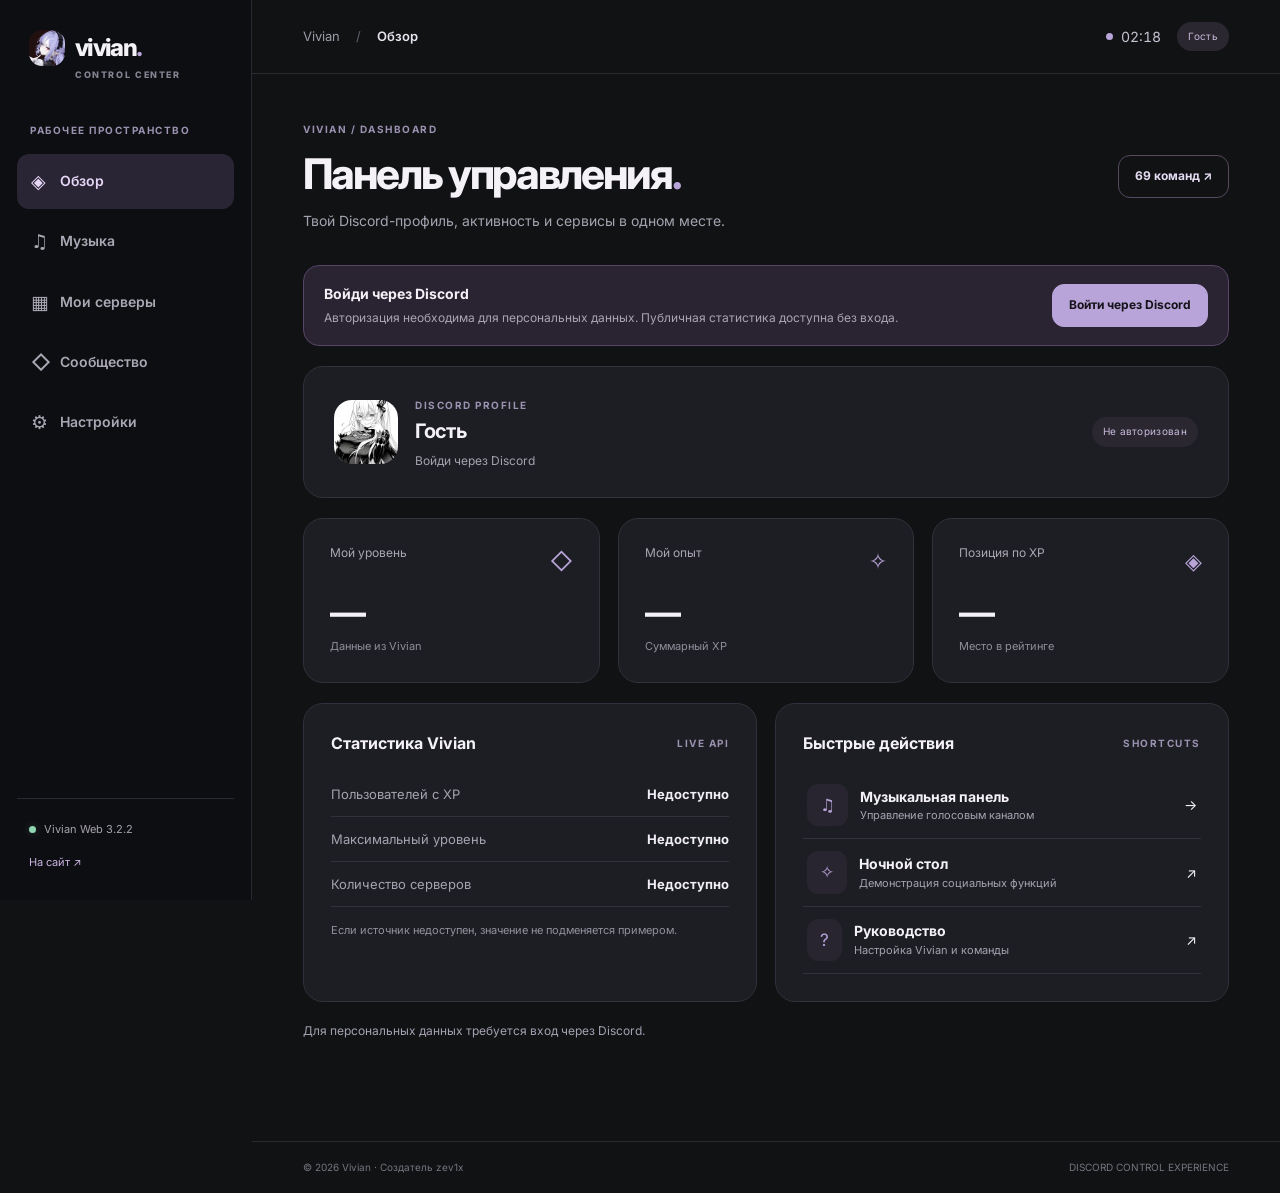
==== commit 8fed38ab: "Add files via upload" ====
--- a/site/dashboard.html
+++ b/site/dashboard.html
@@ -1,9 +1,9 @@
-<!doctype html><html lang="ru"><head><meta charset="utf-8"><meta name="viewport" content="width=device-width, initial-scale=1"><meta name="theme-color" content="#111214"><meta name="robots" content="noindex,nofollow"><title>Vivian Control Center</title><link rel="icon" href="vivian-avatar.png"><link rel="stylesheet" href="control-center.css?v=3.0"><link rel="stylesheet" href="vivian-3.1-fixes.css?v=3.1"/><link rel="stylesheet" href="guilds.css?v=3.2"></head><body>
-<div class="app-shell"><aside class="sidebar" id="sidebar"><a class="brand" href="index.html"><img src="vivian-avatar.png" alt="Vivian"><span>vivian<span class="accent">.</span></span><small>CONTROL CENTER</small></a><div class="sidebar-label">РАБОЧЕЕ ПРОСТРАНСТВО</div><nav class="side-nav" aria-label="Разделы кабинета"><button type="button" data-tab="overview" aria-current="page"><span>◈</span> Обзор</button><button type="button" data-tab="music"><span>♫</span> Музыка</button><button type="button" data-tab="servers"><span>▦</span> Мои серверы</button><button type="button" data-tab="community"><span>◇</span> Сообщество</button><button type="button" data-tab="settings"><span>⚙</span> Настройки</button></nav><div class="sidebar-bottom"><div class="online-dot"></div><span>Vivian Web 3.2</span><a href="index.html">На сайт ↗</a></div></aside>
+<!doctype html><html lang="ru"><head><meta charset="utf-8"><meta name="viewport" content="width=device-width, initial-scale=1"><meta name="theme-color" content="#111214"><meta name="robots" content="noindex,nofollow"><title>Vivian Control Center</title><link rel="icon" href="vivian-avatar.png"><link rel="stylesheet" href="control-center.css?v=3.2.2"><link rel="stylesheet" href="vivian-3.1-fixes.css?v=3.1"/><link rel="stylesheet" href="guilds.css?v=3.2"></head><body>
+<div class="app-shell"><aside class="sidebar" id="sidebar"><a class="brand" href="index.html"><img src="vivian-avatar.png" alt="Vivian"><span>vivian<span class="accent">.</span></span><small>CONTROL CENTER</small></a><div class="sidebar-label">РАБОЧЕЕ ПРОСТРАНСТВО</div><nav class="side-nav" aria-label="Разделы кабинета"><button type="button" data-tab="overview" aria-current="page"><span>◈</span> Обзор</button><button type="button" data-tab="music"><span>♫</span> Музыка</button><button type="button" data-tab="servers"><span>▦</span> Мои серверы</button><button type="button" data-tab="community"><span>◇</span> Сообщество</button><button type="button" data-tab="settings"><span>⚙</span> Настройки</button></nav><div class="sidebar-bottom"><div class="online-dot"></div><span>Vivian Web 3.2.2</span><a href="index.html">На сайт ↗</a></div></aside>
 <div class="main-column"><header class="topbar"><button id="menu-toggle" class="mobile-menu" aria-label="Открыть меню" aria-expanded="false">☰</button><span class="breadcrumb">Vivian <span>/</span> <b id="section-label">Обзор</b></span><div class="top-actions"><div class="clock"><span class="clock-dot"></span><time id="live-time">--:--</time></div><span id="session-badge" class="session-badge">Проверка входа</span></div></header><main class="content">
 <section class="tab-page active" data-page="overview"><div class="page-heading"><div><p class="eyebrow">VIVIAN / DASHBOARD</p><h1>Панель управления<span class="accent">.</span></h1><p class="subtitle">Твой Discord-профиль, активность и сервисы в одном месте.</p></div><a class="outline-action" href="index.html#commands">69 команд ↗</a></div><div id="auth-notice" class="notice hidden"><div><b>Войди через Discord</b><p>Авторизация необходима для персональных данных. Публичная статистика доступна без входа.</p></div><a class="solid-action" href="/auth/discord">Войти через Discord</a></div><div class="profile-card panel"><div class="profile-left"><img id="avatar" alt="Аватар пользователя" src="zev1x-avatar.png"><div><span class="eyebrow">DISCORD PROFILE</span><h2 id="username">Проверка профиля</h2><span class="dim" id="userid">Подключаем Discord…</span></div></div><span id="profile-state" class="state-pill">Загрузка</span></div><div class="metric-grid"><article class="metric panel"><div class="metric-head">Мой уровень<span>◇</span></div><strong id="level">—</strong><p>Данные из Vivian</p></article><article class="metric panel"><div class="metric-head">Мой опыт<span>✧</span></div><strong id="xp">—</strong><p>Суммарный XP</p></article><article class="metric panel"><div class="metric-head">Позиция по XP<span>◈</span></div><strong id="position">—</strong><p>Место в рейтинге</p></article></div><div class="two-cols"><article class="panel info-panel"><div class="panel-top"><h2>Статистика Vivian</h2><span class="tiny-label">LIVE API</span></div><div class="stat-line"><span>Пользователей с XP</span><b id="profiles">—</b></div><div class="stat-line"><span>Максимальный уровень</span><b id="top">—</b></div><div class="stat-line"><span>Количество серверов</span><b id="guilds">—</b></div><p class="small-note">Если источник недоступен, значение не подменяется примером.</p></article><article class="panel info-panel"><div class="panel-top"><h2>Быстрые действия</h2><span class="tiny-label">SHORTCUTS</span></div><div class="action-list"><button class="action-row" type="button" data-switch="music"><span class="action-icon">♫</span><span><b>Музыкальная панель</b><small>Управление голосовым каналом</small></span><span>→</span></button><a class="action-row" href="social.html"><span class="action-icon">✧</span><span><b>Ночной стол</b><small>Демонстрация социальных функций</small></span><span>↗</span></a><a class="action-row" href="docs.html"><span class="action-icon">?</span><span><b>Руководство</b><small>Настройка Vivian и команды</small></span><span>↗</span></a></div></article></div><p class="status-line" id="info" role="status">Синхронизация данных…</p></section>
 <section class="tab-page" data-page="servers"><div class="page-heading"><div><p class="eyebrow">VIVIAN / DISCORD GUILDS</p><h1>Мои серверы<span class="accent">.</span></h1><p class="subtitle">Серверы Discord, которыми ты можешь управлять. Список доступен после повторного входа с разрешением guilds.</p></div><button id="reload-guilds" type="button" class="outline-action">Обновить список</button></div><div id="guilds-status" class="notice" role="status"><div><b>Серверы ещё не загружены</b><p>Войди через Discord, чтобы посмотреть доступные серверы.</p></div><a class="solid-action" href="/auth/discord">Войти через Discord</a></div><div id="guilds-list" class="guild-grid" aria-live="polite"></div><div class="panel guild-info"><h2>Настройки сервера</h2><p id="guild-detail">Выбери сервер из списка. На этом этапе доступны данные сервера и переход к музыкальному разделу; изменение настроек модерации появится после создания отдельного защищённого API.</p><button type="button" id="guild-music-link" class="outline-action hidden">Открыть музыку для сервера</button></div><p class="disclaimer">Список берётся из Discord OAuth. Он не гарантирует, что Vivian уже установлена на каждом сервере.</p></section>
 <section class="tab-page" data-page="music"><div class="page-heading"><div><p class="eyebrow">VIVIAN / DISCORD LIVE</p><h1>Музыкальный центр<span class="accent">.</span></h1><p class="subtitle">Команды выполняются ботом в Discord, не на этой странице.</p></div></div><div class="panel music-panel"><div class="music-now"><div class="music-icon">♫</div><div><span id="music-state" class="tiny-label">НЕТ ДАННЫХ</span><h2 id="music-title">Трек не выбран</h2><p class="dim" id="music-artist">Подключись к голосовому каналу Discord.</p></div></div><form id="music-form"><label for="music-guild">ID Discord-сервера</label><input id="music-guild" inputmode="numeric" maxlength="20" required placeholder="Например, 123456789012345678"><label for="music-query">Название трека или ссылка</label><input id="music-query" maxlength="200" placeholder="Название трека"><div class="music-controls"><button type="submit" class="solid-action">▶ Включить</button><button type="button" data-music-action="pause">Ⅱ Пауза</button><button type="button" data-music-action="resume">↻ Продолжить</button><button type="button" data-music-action="skip">⇥ Далее</button><button type="button" data-music-action="stop">■ Стоп</button></div></form><p class="status-line" role="status" id="music-message">Сначала войди через Discord и укажи сервер.</p></div><p class="disclaimer">Музыкальные запросы проверяет бот: необходимо находиться в голосовом канале выбранного сервера. Некоторые источники аудио могут быть недоступны.</p></section>
 <section class="tab-page" data-page="community"><div class="page-heading"><div><p class="eyebrow">VIVIAN / SOCIAL</p><h1>Сообщество<span class="accent">.</span></h1><p class="subtitle">Пространство для будущих возможностей Vivian.</p></div></div><div class="panel placeholder"><div class="placeholder-icon">◇</div><h2>Социальные функции пока в разработке</h2><p>Стены, друзья, краши и истории требуют серверной проверки прав и приватного API. Сейчас доступен только наглядный демо-режим.</p><a href="social.html" class="solid-action">Открыть демо «Ночного стола»</a></div></section>
 <section class="tab-page" data-page="settings"><div class="page-heading"><div><p class="eyebrow">VIVIAN / PREFERENCES</p><h1>Настройки<span class="accent">.</span></h1><p class="subtitle">Локальные предпочтения интерфейса.</p></div></div><div class="panel settings-panel"><div class="setting-row"><div><b>Анимации интерфейса</b><p>Плавные переходы и появление секций</p></div><label class="switch"><input id="animations-toggle" type="checkbox" checked><span></span></label></div><div class="setting-row"><div><b>Квадратный курсор</b><p>Фирменный указатель Vivian на компьютере</p></div><label class="switch"><input id="cursor-toggle" type="checkbox" checked><span></span></label></div><div class="setting-row"><div><b>Сеанс Discord</b><p>Безопасно завершить авторизацию на сайте</p></div><button id="logout" type="button" class="outline-action">Выйти</button></div><p class="small-note">Настройки оформления сохраняются только в этом браузере.</p></div></section>
-</main><footer class="app-footer"><span>© 2026 Vivian · Создатель zev1x</span><span>DISCORD CONTROL EXPERIENCE</span></footer></div></div><script defer src="control-center.js?v=3.2"></script><script defer src="vivian-cursor.js?v=2.7"></script></body></html>+</main><footer class="app-footer"><span>© 2026 Vivian · Создатель zev1x</span><span>DISCORD CONTROL EXPERIENCE</span></footer></div></div><script defer src="control-center.js?v=3.2.2"></script><script defer src="vivian-cursor.js?v=2.7"></script></body></html>
--- a/site/control-center.css
+++ b/site/control-center.css
@@ -1,2 +1,12 @@
 @import url("https://fonts.googleapis.com/css2?family=Inter:wght@400;500;600;700;800&display=swap");
 :root{color-scheme:dark;--bg:#111214;--side:#0d0e11;--panel:#1e1f24;--border:#30313a;--ink:#f4f2f7;--muted:#a4a3b0;--violet:#b8a4d9}*{box-sizing:border-box}html{scroll-behavior:smooth}body{margin:0;background:var(--bg);color:var(--ink);font:14px/1.55 Inter,system-ui,sans-serif}button,input{font:inherit}a{color:inherit;text-decoration:none}button{cursor:pointer}button:focus-visible,a:focus-visible,input:focus-visible{outline:2px solid var(--violet);outline-offset:3px}.app-shell{display:grid;grid-template-columns:252px minmax(0,1fr);min-height:100vh}.sidebar{background:var(--side);border-right:1px solid #282930;display:flex;flex-direction:column;padding:29px 17px;min-height:100vh;position:sticky;top:0;max-height:100vh}.brand{display:flex;align-items:center;gap:10px;padding:0 12px 41px;font-weight:800;font-size:24px;letter-spacing:-.07em;flex-wrap:wrap}.brand img{width:36px;height:36px;object-fit:cover;border-radius:13px}.brand small{width:100%;padding-left:46px;margin-top:-8px;color:#848391;font-size:9px;letter-spacing:.18em}.accent{color:var(--violet)}.sidebar-label,.eyebrow,.tiny-label{font-size:10px;letter-spacing:.15em;font-weight:700;color:#9b91b1}.sidebar-label{padding:0 13px;margin-bottom:15px}.side-nav{display:grid;gap:5px}.side-nav button{border:0;border-radius:12px;padding:13px 14px;text-align:left;background:transparent;color:#aaa8b4;font-weight:600;transition:.2s}.side-nav button span{display:inline-block;width:25px;font-size:19px;vertical-align:middle}.side-nav button:hover{background:#1d1c23;color:#f7f6f8}.side-nav button[aria-current=page]{background:#2a2534;color:#e6d7f7}.sidebar-bottom{margin-top:auto;border-top:1px solid #292931;padding:22px 12px 0;display:flex;gap:8px;flex-wrap:wrap;align-items:center;font-size:11px;color:#a5a2ad}.sidebar-bottom a{width:100%;margin-top:8px;color:#cab3e3}.online-dot,.clock-dot{width:7px;height:7px;border-radius:50%;background:#90d6b2;box-shadow:0 0 9px #90d6b244}.main-column{display:flex;flex-direction:column;min-width:0}.topbar{min-height:74px;padding:0 clamp(20px,4vw,58px);border-bottom:1px solid #292a30;display:flex;align-items:center;justify-content:space-between;gap:14px}.breadcrumb{font-size:13px;color:#9d9aa8}.breadcrumb span{padding:0 12px;color:#60606a}.breadcrumb b{color:#e8e5f0;font-weight:600}.top-actions{display:flex;align-items:center;gap:16px}.clock{display:flex;align-items:center;gap:8px;color:#c7c3d2;font-variant-numeric:tabular-nums}.clock-dot{background:var(--violet);box-shadow:none}.session-badge,.state-pill{font-size:10px;letter-spacing:.03em;padding:7px 11px;border-radius:999px;background:#2a2731;color:#c9bcdb}.content{width:min(1260px,100%);margin:0 auto;padding:48px clamp(20px,4vw,58px) 80px;flex:1}.tab-page{display:none}.tab-page.active{display:block;animation:enter .35s ease both}.page-heading{display:flex;justify-content:space-between;gap:16px;align-items:center;margin-bottom:34px}.eyebrow{margin:0 0 12px}h1{font-size:clamp(32px,3.3vw,50px);line-height:1.12;letter-spacing:-.055em;margin:0;font-weight:750}.subtitle{color:var(--muted);margin:13px 0 0;max-width:630px}.panel{background:#1d1e23;border:1px solid var(--border);border-radius:20px}.profile-card{display:flex;align-items:center;justify-content:space-between;padding:26px 30px;gap:15px;margin-bottom:20px}.profile-left{display:flex;gap:17px;align-items:center}.profile-left img{width:64px;height:64px;border-radius:18px;object-fit:cover}.profile-left h2{font-size:20px;letter-spacing:-.03em;margin:2px 0}.dim{color:var(--muted);font-size:12px}.metric-grid{display:grid;grid-template-columns:repeat(3,minmax(0,1fr));gap:18px;margin-bottom:20px}.metric{padding:25px 26px;min-height:165px;transition:transform .22s,border-color .22s}.metric:hover,.info-panel:hover{transform:translateY(-3px);border-color:#564963}.metric-head{display:flex;justify-content:space-between;color:#aaa6b4;font-size:12px}.metric-head span{font-size:22px;color:var(--violet)}.metric strong{display:block;font-size:36px;line-height:1.2;letter-spacing:-.06em;margin:13px 0 4px}.metric p{color:#8f8e9a;font-size:11px;margin:0}.two-cols{display:grid;grid-template-columns:1fr 1fr;gap:18px}.info-panel{padding:27px;transition:transform .22s,border-color .22s}.panel-top{display:flex;justify-content:space-between;align-items:center;gap:10px;margin-bottom:16px}.panel-top h2{margin:0;font-size:16px}.stat-line{padding:12px 0;border-bottom:1px solid #31313a;display:flex;justify-content:space-between;gap:12px;color:var(--muted);font-size:13px}.stat-line b{color:#f1eef6;font-variant-numeric:tabular-nums}.small-note,.disclaimer{color:#93919e;font-size:11px;margin-top:15px}.action-list{display:grid}.action-row{width:100%;display:flex;gap:12px;align-items:center;background:none;border:none;border-bottom:1px solid #30313a;color:var(--ink);padding:12px 4px;text-align:left}.action-row:hover{color:var(--violet)}.action-row>span:nth-child(2){flex:1}.action-row small{display:block;color:var(--muted);font-size:11px}.action-icon{border-radius:11px;background:#292530;color:var(--violet);padding:8px 13px;font-size:17px}.outline-action,.solid-action{display:inline-flex;align-items:center;justify-content:center;min-height:43px;border-radius:12px;padding:11px 16px;font-size:12px;font-weight:700;transition:transform .2s,background .2s;border:1px solid #554a61;background:transparent;color:#e6dcf2;white-space:nowrap}.outline-action:hover,.solid-action:hover{transform:translateY(-2px)}.solid-action{background:var(--violet);border-color:var(--violet);color:#151219}.status-line{margin:20px 0;color:#a5a0b2;font-size:12px}.hidden{display:none!important}.notice{padding:17px 20px;margin-bottom:20px;background:#292332;border:1px solid #584466;border-radius:16px;display:flex;justify-content:space-between;align-items:center;gap:20px}.notice p{margin:4px 0 0;color:#aaa5b5;font-size:12px}.app-footer{padding:18px clamp(20px,4vw,58px);border-top:1px solid #292a30;color:#76747f;display:flex;gap:10px;justify-content:space-between;font-size:10px}.music-panel{padding:32px}.music-now{display:flex;align-items:center;gap:16px;margin-bottom:27px}.music-icon{display:grid;place-items:center;width:65px;height:65px;border-radius:15px;background:#302638;font-size:32px;color:var(--violet)}.music-now h2{margin:4px 0;font-size:20px}#music-form{display:grid;gap:11px}#music-form label{color:#c5c1ce;font-size:11px;margin-top:4px}#music-form input{background:#141418;border:1px solid #47414d;border-radius:12px;padding:13px;color:#fff;width:100%}#music-form input:focus{border-color:var(--violet)}.music-controls{display:flex;gap:10px;flex-wrap:wrap;margin-top:12px}.music-controls button:not(.solid-action){background:#302a36;border:1px solid #494053;border-radius:12px;color:#e5dceb;padding:10px 15px}.music-controls button:hover{filter:brightness(1.2)}.placeholder{padding:65px 32px;text-align:center}.placeholder-icon{font-size:52px;color:var(--violet)}.placeholder h2{font-size:22px}.placeholder p{color:var(--muted);max-width:510px;margin:0 auto 22px}.settings-panel{padding:14px 28px}.setting-row{padding:22px 0;display:flex;justify-content:space-between;gap:20px;align-items:center;border-bottom:1px solid #303039}.setting-row p{color:var(--muted);font-size:12px;margin:4px 0}.switch input{position:absolute;opacity:0}.switch span{display:block;width:45px;height:27px;border-radius:20px;background:#55515c;position:relative;cursor:pointer}.switch span:before{content:"";position:absolute;left:4px;top:4px;width:19px;height:19px;background:white;border-radius:50%;transition:transform .2s}.switch input:checked+span{background:#a891c7}.switch input:checked+span:before{transform:translateX(18px)}.mobile-menu{display:none}.reduce-motion *, .reduce-motion *:before,.reduce-motion *:after{animation:none!important;transition:none!important;scroll-behavior:auto!important}@keyframes enter{from{opacity:0;transform:translateY(12px)}to{opacity:1;transform:none}}@media(max-width:900px){.app-shell{grid-template-columns:200px 1fr}.two-cols{grid-template-columns:1fr}.metric-grid{gap:10px}.metric{padding:18px}.metric strong{font-size:30px}.sidebar{padding:20px 10px}}@media(max-width:690px){.app-shell{display:block}.sidebar{display:none;position:fixed;z-index:100;top:0;left:0;width:260px;box-shadow:10px 0 30px #0008}.sidebar.open{display:flex}.mobile-menu{display:inline-flex;background:none;border:0;color:var(--ink);font-size:21px}.topbar{min-height:63px}.session-badge{display:none}.content{padding-top:30px}.metric-grid{grid-template-columns:1fr}.metric{min-height:115px}.profile-card{padding:18px;flex-wrap:wrap}.page-heading{align-items:flex-start;flex-direction:column}.app-footer span:last-child{display:none}}@media(prefers-reduced-motion:reduce){*,*:before,*:after{animation-duration:.01ms!important;transition-duration:.01ms!important;scroll-behavior:auto!important}}
+
+/* v3.2.2 dashboard scrolling / footer */
+html,body{min-height:100%;width:100%;overflow-x:clip}
+.app-shell{width:100%;min-height:100vh;min-height:100dvh;align-items:stretch}
+.main-column{min-width:0;min-height:100vh;min-height:100dvh}
+.content{width:100%;max-width:1260px;min-width:0;flex:1 0 auto}
+.app-footer{margin-top:auto;min-width:0}
+.tab-page:not(.active){display:none!important}
+.panel,.two-cols>*,.metric-grid>*{min-width:0}
+@media(max-width:690px){.sidebar{min-height:100dvh;max-height:100dvh}.main-column{min-height:100dvh}}
